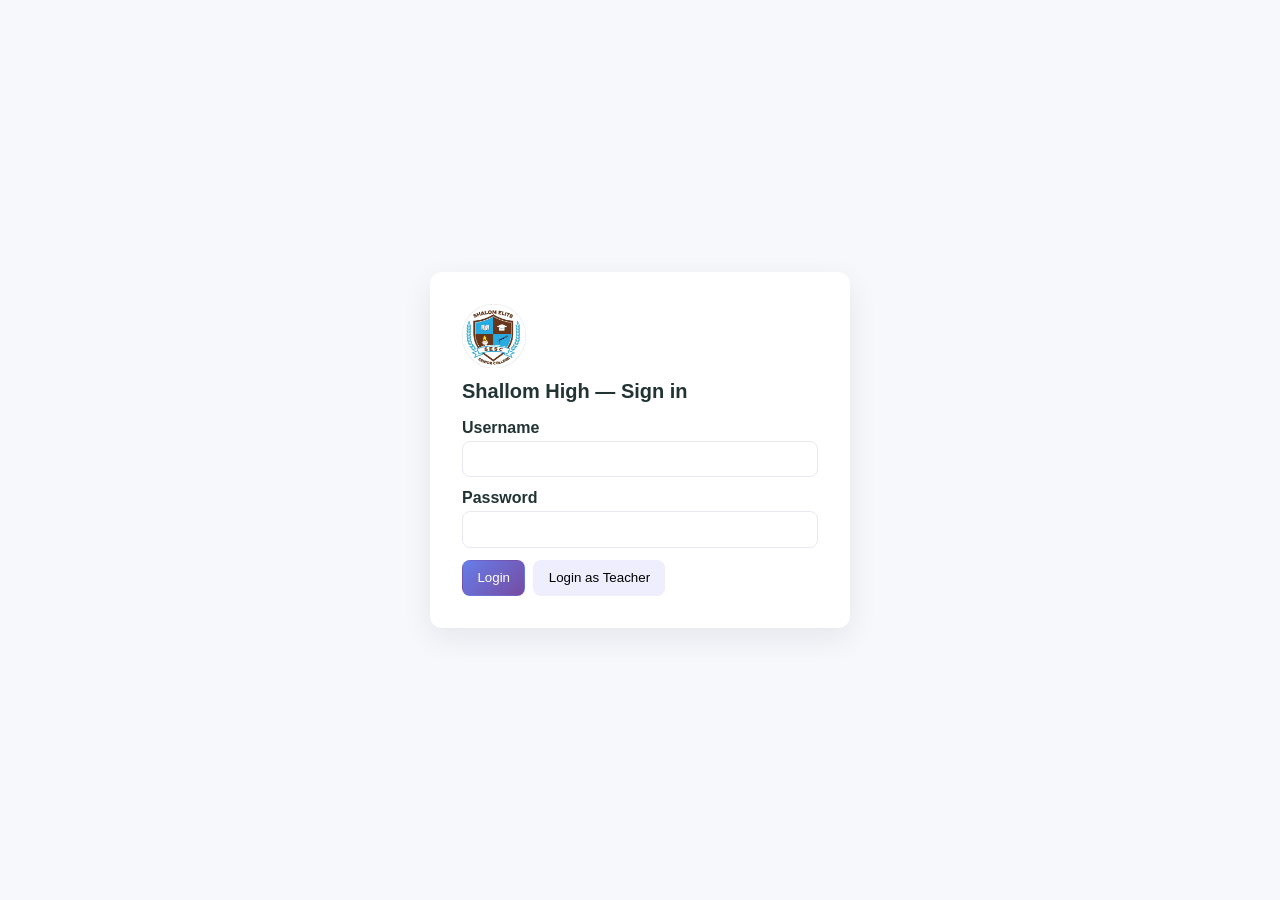
==== index.html @ eeb9fc43 "Show rectangular preview thumbnail on Shallom project card (clickable) and remove circular avatar" ====
<!doctype html>
<html lang="en">
  <head>
    <meta charset="utf-8" />
    <meta name="viewport" content="width=device-width, initial-scale=1" />
  <title>James Julus — Front-end Developer</title>
    <!-- Google Fonts -->
    <link rel="preconnect" href="https://fonts.googleapis.com">
    <link rel="preconnect" href="https://fonts.gstatic.com" crossorigin>
    <link href="https://fonts.googleapis.com/css2?family=Inter:wght@300;400;600;700;800&family=Karla:wght@400;700&display=swap" rel="stylesheet">
    <meta name="description" content="Professional portfolio showcasing projects, skills and contact information." />
    <link rel="stylesheet" href="css/styles.css" />
  </head>
  <body>
    <header class="site-header">
      <div class="container header-inner">
  <a class="logo" href="#">James Julus</a>
        <button class="nav-toggle" aria-label="Open navigation" aria-expanded="false">☰</button>
        <nav class="site-nav" id="site-nav">
          <ul>
            <li><a href="#about">About</a></li>
            <li><a href="#projects">Projects</a></li>
            <li><a href="#skills">Skills</a></li>
            <li><a href="#contact">Contact</a></li>
          </ul>
        </nav>
      </div>
    </header>

    <main>
      <section class="hero reveal">
        <div class="container hero-inner">
          <h1>Hi, I'm <span class="highlight">James Julus</span></h1>
          <p class="lead">I'm a front-end web developer with strong skills in HTML, CSS and JavaScript. I build accessible, responsive interfaces and focus on performance and usability.</p>
          <p>
            <a class="btn" href="#projects">See my work</a>
            <a class="btn btn-secondary" href="#contact">Get in touch</a>
          </p>
        </div>
      </section>

  <section id="about" class="section container about reveal">
        <h2>About me</h2>
        <div class="about-grid">
          <div>
            <p>Hello — I'm a front-end web developer specializing in building clean, responsive, and accessible user interfaces. My core skills are HTML, CSS and JavaScript; I'm also familiar with responsive design patterns, CSS Grid & Flexbox, accessibility best practices (WCAG), version control with Git, basic Node.js tooling, and performance optimization techniques. I enjoy turning ideas into polished, production-ready websites.</p>
            <p>Location: Your City — Email: <a href="mailto:jamesimbarashejulius@gmail.com">jamesimbarashejulius@gmail.com</a> — Phone: <a href="tel:0781968103">0781968103</a></p>
          </div>
          <div class="profile-card">
            <div class="avatar" aria-hidden="true"></div>
            <p><strong>Available for freelance & full-time work.</strong></p>
          </div>
        </div>
      </section>

  <section id="projects" class="section container projects reveal">
        <h2>Selected projects</h2>
        <div class="cards">
          <article class="card project-card">
            <!-- full-width preview thumbnail (clickable) -->
            <a class="preview-thumb" href="projects/shallom/index.html" target="_blank" rel="noopener" title="Open Shallom project">
              <iframe src="projects/shallom/index.html" title="Shallom live preview" loading="lazy" sandbox="allow-scripts allow-same-origin allow-forms"></iframe>
            </a>

            <div class="project-card-inner">
              <div class="project-card-left">
                <h3>Shallom High — School Management</h3>
                <p class="project-desc">School management dashboard with attendance, fees, timetable and user roles. Responsive UI + client-side data storage for demo.</p>

                <div class="tag-list" aria-hidden="false">
                  <span class="tag-pill">HTML</span>
                  <span class="tag-pill">CSS</span>
                  <span class="tag-pill">JavaScript</span>
                  <span class="tag-pill">LocalStorage</span>
                  <span class="tag-pill">Accessibility</span>
                  <span class="tag-pill">No-build</span>
                </div>

                <div class="project-actions">
                  <a class="btn btn-live" href="projects/shallom/index.html" target="_blank" rel="noopener">Live</a>
                  <a class="btn btn-outline btn-source" href="https://github.com/james1234804/Shallom-High-Elite" target="_blank" rel="noopener">Source</a>
                </div>
              </div>
            </div>
          </article>

          <article class="card">
            <h3>Project Two</h3>
            <p>Brief description of the project, tech used and impact.</p>
            <p class="card-links"><a href="#">Live</a> · <a href="#">Code</a></p>
          </article>

          <article class="card">
            <h3>Project Three</h3>
            <p>Brief description of the project, tech used and impact.</p>
            <p class="card-links"><a href="#">Live</a> · <a href="#">Code</a></p>
          </article>
        </div>
      </section>

  <section id="skills" class="section container skills reveal">
        <h2>Skills</h2>
        <ul class="skill-list">
          <li>HTML5 & Semantic Markup</li>
          <li>CSS3 — Flexbox & Grid</li>
          <li>Modern JavaScript (ES6+)</li>
          <li>Responsive & Mobile-first Design</li>
          <li>Accessibility (WCAG) & ARIA</li>
          <li>Version Control (Git & GitHub)</li>
          <li>Build Tools (npm, bundlers) & Basic Node.js</li>
          <li>Performance Optimization & Web Vitals</li>
          <li>Cross-browser Testing & Debugging</li>
          <li>Wordpress(elementor)</li>
        </ul>
      </section>

  <section id="contact" class="section container contact reveal">
        <h2>Contact</h2>
        <p>If you'd like to hire me or collaborate, send a message:</p>
        <!-- Using FormSubmit (no backend). The form will POST to your email address. See README.md for notes. -->
        <form id="contact-form" class="contact-form" action="https://formsubmit.co/jamesimbarashejulius@gmail.com" method="POST" target="_blank">
          <!-- Disable FormSubmit captcha (optional). You will need to confirm the email the first time. -->
          <input type="hidden" name="_captcha" value="false">
          <input type="hidden" name="_subject" value="New portfolio message">
          <label>
            <span>Name</span>
            <input type="text" name="name" id="name" required />
          </label>
          <label>
            <span>Email</span>
            <input type="email" name="email" id="email" required />
          </label>
          <label>
            <span>Phone (optional)</span>
            <input type="tel" name="phone" id="phone" placeholder="0781968103" />
          </label>
          <label>
            <span>Message</span>
            <textarea name="message" id="message" rows="5" required></textarea>
          </label>
          <p>
            <button class="btn" id="submit-btn" type="submit">Send message</button>
            <button class="btn btn-secondary" id="whatsapp-btn" type="button">Send via WhatsApp</button>
          </p>
          <p id="form-status" class="form-status" aria-live="polite"></p>
        </form>
      </section>
    </main>

    <footer class="site-footer">
        <div class="container">
        <p>© <span id="year"></span> James Julius</p>
      </div>
    </footer>

    <script src="js/script.js" defer></script>
  </body>
</html>
            <div id="userModal" class="modal" aria-hidden="true">
                <div class="modal-content">
                    <div class="modal-header">
                        <h3 id="userModalTitle">Create Guest User</h3>
                        <button class="modal-close" onclick="closeUserModal()">✕</button>
                    </div>
                    <form id="userForm">
                        <div class="form-row">
                            <label>Name</label>
                            <input type="text" id="guestName" required placeholder="Guest full name">
                        </div>
                        <div class="form-row">
                            <label>Username</label>
                            <input type="text" id="guestUsername" required placeholder="username">
                        </div>
                        <div class="form-row">
                            <label>Password</label>
                            <input type="password" id="guestPassword" required placeholder="password">
                        </div>
                        <div class="form-row">
                            <label>Role</label>
                            <select id="guestRole">
                                <option value="guest">Guest</option>
                                <option value="teacher">Teacher</option>
                                <option value="headmaster">Headmaster</option>
                            </select>
                        </div>
                        <div class="form-row" id="guestClassRow" style="display: none;">
                            <label>Class</label>
                            <select id="guestClassSelect">
                                <option value="">Select Class</option>
                            </select>
                        </div>
                        <div class="form-actions">
                            <button type="submit" class="btn btn-primary">Create Guest</button>
                            <button type="button" class="btn btn-secondary" onclick="closeUserModal()">Cancel</button>
                        </div>
                    </form>
                </div>
            </div>

            <!-- Grades section removed for headmaster dashboard -->

            <!-- Attendance section removed for headmaster dashboard -->

            <!-- Teachers Section -->
            <section id="teachers-section" class="content-section">
                <div class="section-header">
                    <h1>Teachers Management</h1>
                    <button class="btn btn-primary" onclick="showAddTeacherForm()">+ Add Teacher</button>
                </div>

                <div class="filters">
                    <input type="text" id="teacherSearch" placeholder="Search teachers..." class="search-input">
                    <select id="departmentFilter" class="filter-select">
                        <option value="">All Departments</option>
                        <option value="Mathematics">Mathematics</option>
                        <option value="Science">Science</option>
                        <option value="English">English</option>
                        <option value="History">History</option>
                    </select>
                </div>

                <div class="card">
                    <table class="table">
                        <thead>
                            <tr>
                                <th>ID</th>
                                <th>Name</th>
                                <th>Department</th>
                                <th>Email</th>
                                <th>Phone</th>
                                <th>Status</th>
                                <th>Actions</th>
                            </tr>
                        </thead>
                        <tbody id="teachersTableBody">
                            <tr>
                                <td>T001</td>
                                <td>Mr. Rahman</td>
                                <td>Mathematics</td>
                                <td>rahman@school.com</td>
                                <td>+880-1234-567890</td>
                                <td><span class="status-badge status-active">Active</span></td>
                                <td>
                                    <button class="btn-small btn-info">View</button>
                                    <button class="btn-small btn-warning">Edit</button>
                                    <button class="btn-small btn-danger">Delete</button>
                                </td>
                            </tr>
                            <tr>
                                <td>T002</td>
                                <td>Ms. Fatima</td>
                                <td>English</td>
                                <td>fatima@school.com</td>
                                <td>+880-1234-567891</td>
                                <td><span class="status-badge status-active">Active</span></td>
                                <td>
                                    <button class="btn-small btn-info">View</button>
                                    <button class="btn-small btn-warning">Edit</button>
                                    <button class="btn-small btn-danger">Delete</button>
                                </td>
                            </tr>
                            <tr>
                                <td>T003</td>
                                <td>Mr. Ahmed</td>
                                <td>Science</td>
                                <td>ahmed@school.com</td>
                                <td>+880-1234-567892</td>
                                <td><span class="status-badge status-active">Active</span></td>
                                <td>
                                    <button class="btn-small btn-info">View</button>
                                    <button class="btn-small btn-warning">Edit</button>
                                    <button class="btn-small btn-danger">Delete</button>
                                </td>
                            </tr>
                        </tbody>
                    </table>
                </div>
            </section>

            <!-- Fees Section -->
            <section id="fees-section" class="content-section">
                <div class="section-header">
                    <h1>School Fees Management</h1>
                    <button class="btn btn-primary" onclick="showMarkFeeForm()">+ Mark Fee Paid</button>
                </div>

                <div style="background: #e8f5e9; padding: 1rem; border-radius: 8px; margin-bottom: 1.5rem; border-left: 4px solid #43e97b;">
                    <p><strong>💡 How it works:</strong> This section automatically shows all students in the system. Mark as PAID when they submit their fees, or use the "Mark Paid" button for pending students.</p>
                </div>

                <div class="filters">
                    <input type="text" id="feeSearch" placeholder="Search by student name..." class="search-input">
                    <select id="feeStatusFilter" class="filter-select">
                        <option value="">All Status</option>
                        <option value="paid">Paid</option>
                        <option value="pending">Pending</option>
                    </select>
                    <select id="feeClassFilter" class="filter-select">
                        <option value="">All Classes</option>
                    </select>
                    <select id="currencySelect" class="filter-select" onchange="changeCurrency(this.value); loadFeesFromStorage(); updateFeeSummary();">
                        <option value="USD">USD ($)</option>
                        <option value="ZWL">ZWL (Z$) - Zimbabwe</option>
                    </select>
                </div>

                <div id="feeClassSummary" class="card" style="margin: 1rem 0; display: none;">
                    <div class="card-header"><h3>Class Fee Summary</h3></div>
                    <div class="card-body" id="feeClassSummaryBody">Select a class to view paid/pending students.</div>
                </div>

                <div class="card">
                    <table class="table">
                        <thead>
                            <tr>
                                <th>ID</th>
                                <th>Student Name</th>
                                <th>Class</th>
                                <th>Fee Amount</th>
                                <th>Status</th>
                                <th>Date Paid</th>
                                <th>Actions</th>
                            </tr>
                        </thead>
                        <tbody id="feesTableBody">
                        </tbody>
                    </table>
                </div>

                <div class="card" style="margin-top: 2rem;">
                    <div class="card-header">
                        <h2>Fee Summary</h2>
                    </div>
                    <div class="fee-summary">
                        <div class="summary-item">
                            <h3>Total Fees Collected</h3>
                            <p class="summary-value" id="totalFeesCollected">50,000</p>
                        </div>
                        <div class="summary-item">
                            <h3>Pending Fees</h3>
                            <p class="summary-value" id="totalFeesPending" style="color: #f5576c;">15,000</p>
                        </div>
                        <div class="summary-item">
                            <h3>Collection Rate</h3>
                            <p class="summary-value" id="feeCollectionRate">76.9%</p>
                        </div>
                    </div>
                </div>
            </section>
        </main>
    </div>

    <script src="school.js"></script>
</body>
</html>
---- css/styles.css ----
:root{
  --bg:#0f1724;
  --card:#0b1220;
  --muted:#94a3b8;
  /* Professional palette: deep-blue primary with teal accent */
  --accent:#0b67b2; /* primary blue */
  --accent-2:#00a886; /* complementary teal */
  --text:#e6eef6;
  --glass: rgba(255,255,255,0.04);
  --radius:12px;
  --motion-duration:360ms;
  --motion-ease:cubic-bezier(.2,.9,.2,1);
}
*{box-sizing:border-box}
html,body{height:100%}
body{
  margin:0;
  font-family: 'Inter', 'Karla', system-ui, -apple-system, 'Segoe UI', Roboto, 'Helvetica Neue', Arial;
  background:linear-gradient(180deg,#071027 0%, #07121a 100%);
  color:var(--text);
  -webkit-font-smoothing:antialiased;
  -moz-osx-font-smoothing:grayscale;
  line-height:1.45;
}
.container{
    max-width:1100px;margin:0 auto;
    padding:1rem
}
.site-header{
    backdrop-filter:blur(6px);
    position:sticky;top:0;
    background:linear-gradient(180deg, rgba(6,10,20,0.6), rgba(6,10,20,0.4));
    border-bottom:1px solid rgba(255,255,255,0.03);
    z-index:40;
}
.header-inner{
    display:flex;
    align-items:center;
    justify-content:space-between;
    padding:0.6rem 0
}
.logo{
    font-weight:700;color:var(--text);
    text-decoration:none;
    font-size:1.05rem
}
.nav-toggle{display:none;background:none;border:0;color:var(--text);font-size:1.4rem}
.site-nav ul{display:flex;gap:1rem;list-style:none;margin:0;padding:0}
.site-nav a{color:var(--muted);text-decoration:none;padding:0.35rem 0.5rem;border-radius:8px}
.site-nav a:hover{color:var(--text);background:var(--glass)}

.hero{padding:5.25rem 0 4rem;background:radial-gradient( circle at 10% 20%, rgba(11,103,178,0.09), transparent 10%), radial-gradient( circle at 90% 80%, rgba(0,168,134,0.06), transparent 12% )}
.hero-inner{display:flex;flex-direction:column;gap:0.8rem}
.hero h1{font-size:2rem;margin:0;font-weight:700}
.highlight{color:var(--accent)}
.lead{color:var(--muted);max-width:58ch}
.btn{
    display:inline-block;
    background:linear-gradient(90deg,var(--accent)
    ,#2b85d6);color:white;padding:0.6rem 1rem;
    border-radius:10px;
    text-decoration:none;
    border:0;
    transition:transform var(--motion-duration) var(--motion-ease), box-shadow var(--motion-duration) var(--motion-ease)
}
.btn:hover{
    transform:translateY(-3px);
    box-shadow:0 8px 24px rgba(11,103,178,0.12)
}
.btn-secondary{
    background:transparent;
    border:1px solid rgba(255,255,255,0.06);
    color:var(--text);margin-left:0.6rem;
    transition:background var(--motion-duration) var(--motion-ease)
}
.btn-secondary:hover{background:rgba(255,255,255,0.02)}

.section{padding:4rem 0}
.about-grid{display:grid;grid-template-columns:1fr 260px;gap:1.25rem;align-items:start}
.profile-card{background:var(--card);padding:1rem;border-radius:var(--radius);box-shadow:0 6px 18px rgba(2,6,23,0.6);transition:transform var(--motion-duration) var(--motion-ease), box-shadow var(--motion-duration) var(--motion-ease)}
.profile-card:hover{transform:translateY(-6px);box-shadow:0 18px 40px rgba(2,6,23,0.6)}
.avatar{height:120px;width:120px;border-radius:12px;background:linear-gradient(135deg,var(--accent),var(--accent-2));margin-bottom:1rem}

.projects .cards{display:grid;grid-template-columns:repeat(auto-fit,minmax(220px,1fr));gap:1rem}
.card{background:linear-gradient(180deg, rgba(255,255,255,0.02), rgba(255,255,255,0.01));padding:1rem;border-radius:12px;border:1px solid rgba(255,255,255,0.03);transition:transform var(--motion-duration) var(--motion-ease), box-shadow var(--motion-duration) var(--motion-ease)}
.card h3{margin-top:0}
.card:hover{transform:translateY(-6px);box-shadow:0 18px 40px rgba(2,6,23,0.5)}
.card-links a{color:var(--accent);text-decoration:none}

/* Project preview thumbnail + modal */
.project-preview{margin-top:0.75rem}
.preview-frame-wrapper{position:relative;height:160px;border-radius:10px;overflow:hidden;border:1px solid rgba(255,255,255,0.03);background:#071127}
.preview-frame-wrapper iframe{width:100%;height:100%;border:0;display:block}
.preview-link{position:absolute;inset:0;display:block;cursor:pointer}
.btn-sm{padding:0.35rem 0.6rem;font-size:0.85rem;border-radius:8px}

/* Project card layout (matches example image) */
.project-card-inner{display:grid;grid-template-columns:1fr 280px;gap:1rem;align-items:start}
.project-card-left h3{margin:0 0 0.5rem}
.project-desc{color:var(--muted);margin:0 0 0.75rem}
.tag-list{display:flex;flex-wrap:wrap;gap:0.45rem;margin-bottom:0.9rem}
.tag-pill{padding:0.35rem 0.6rem;border-radius:999px;border:1px solid rgba(67,233,123,0.18);background:transparent;color:#9fe9bb;font-size:0.78rem}

.project-actions{display:flex;gap:0.6rem;align-items:center}
.btn-live{background:linear-gradient(90deg,#23c06a,#0fb36b);color:white;padding:0.55rem 0.84rem;border-radius:10px;border:0;font-weight:600;display:inline-flex;align-items:center;gap:0.4rem}
.btn-outline{background:transparent;border:1px solid rgba(255,255,255,0.06);color:var(--muted);padding:0.45rem 0.7rem;border-radius:10px;display:inline-flex;align-items:center}
.btn-preview-small{background:transparent;border:1px solid rgba(255,255,255,0.06);color:var(--muted);padding:0.35rem 0.6rem;border-radius:8px}

/* preview thumbnail (full-width inside the card) */
.preview-thumb{display:block;width:100%;height:220px;border-radius:12px;overflow:hidden;border:1px solid rgba(255,255,255,0.04);background:#071127;margin-bottom:1rem;box-shadow:0 18px 40px rgba(2,6,23,0.45)}
.preview-thumb iframe{width:100%;height:100%;border:0;display:block;transform:scale(1);transition:transform .18s ease}
.preview-thumb:hover iframe{transform:scale(1.02)}

.project-card-right .preview-frame-wrapper{height:140px}

/* keep modal styles */
.preview-modal{position:fixed;inset:0;background:rgba(2,6,23,0.75);display:flex;align-items:center;justify-content:center;z-index:9999;opacity:0;pointer-events:none;transition:opacity .12s ease}
.preview-modal[aria-hidden="false"]{opacity:1;pointer-events:auto}
.preview-modal-content{width:min(1100px,95%);height:min(820px,92%);background:var(--card);border-radius:12px;overflow:hidden;position:relative;border:1px solid rgba(255,255,255,0.04);box-shadow:0 40px 80px rgba(2,6,23,0.6)}
.preview-modal-content iframe{width:100%;height:100%;border:0;background:white}
.preview-modal .modal-close{position:absolute;top:10px;right:10px;background:rgba(0,0,0,0.45);border:0;color:var(--text);padding:6px 8px;border-radius:8px;cursor:pointer}

@media (max-width:900px){.project-card-inner{grid-template-columns:1fr 200px}}
@media (max-width:640px){.preview-frame-wrapper{height:120px}.preview-modal-content{height:88vh}.project-card-inner{grid-template-columns:1fr;gap:0.75rem}.project-card-right{order:-1}}

.skill-list{display:flex;flex-wrap:wrap;gap:0.5rem;list-style:none;padding:0;margin:0}
.skill-list li{background:var(--glass);padding:0.5rem 0.75rem;border-radius:10px;color:var(--muted)}

.contact-form{display:grid;gap:0.6rem;max-width:560px}
.contact-form label{display:flex;flex-direction:column;color:var(--muted)}
.contact-form input,.contact-form textarea{padding:0.6rem;border-radius:8px;border:1px solid rgba(255,255,255,0.04);background:transparent;color:var(--text)}
.form-status{color:var(--accent-2);min-height:1em}

.site-footer{border-top:1px solid rgba(255,255,255,0.03);padding:1.25rem 0;color:var(--muted)}

/* Reveal on scroll */
.reveal{opacity:0;transform:translateY(10px);transition:opacity var(--motion-duration) var(--motion-ease), transform var(--motion-duration) var(--motion-ease)}
.reveal.visible{opacity:1;transform:none}

/* small utility tweaks */
.lead{opacity:0.95}

/* Responsive */
@media (max-width:900px){
  .about-grid{grid-template-columns:1fr}
  .site-nav{display:none}
  .nav-toggle{display:inline-block}
}

@media (max-width:480px){
  .hero h1{font-size:1.6rem}
  .lead{font-size:0.95rem}
}

.site-nav.open{display:block;background:linear-gradient(180deg, rgba(6,10,20,0.6), rgba(6,10,20,0.85));position:absolute;right:1rem;top:64px;padding:0.75rem;border-radius:10px}
.site-nav.open ul{flex-direction:column}
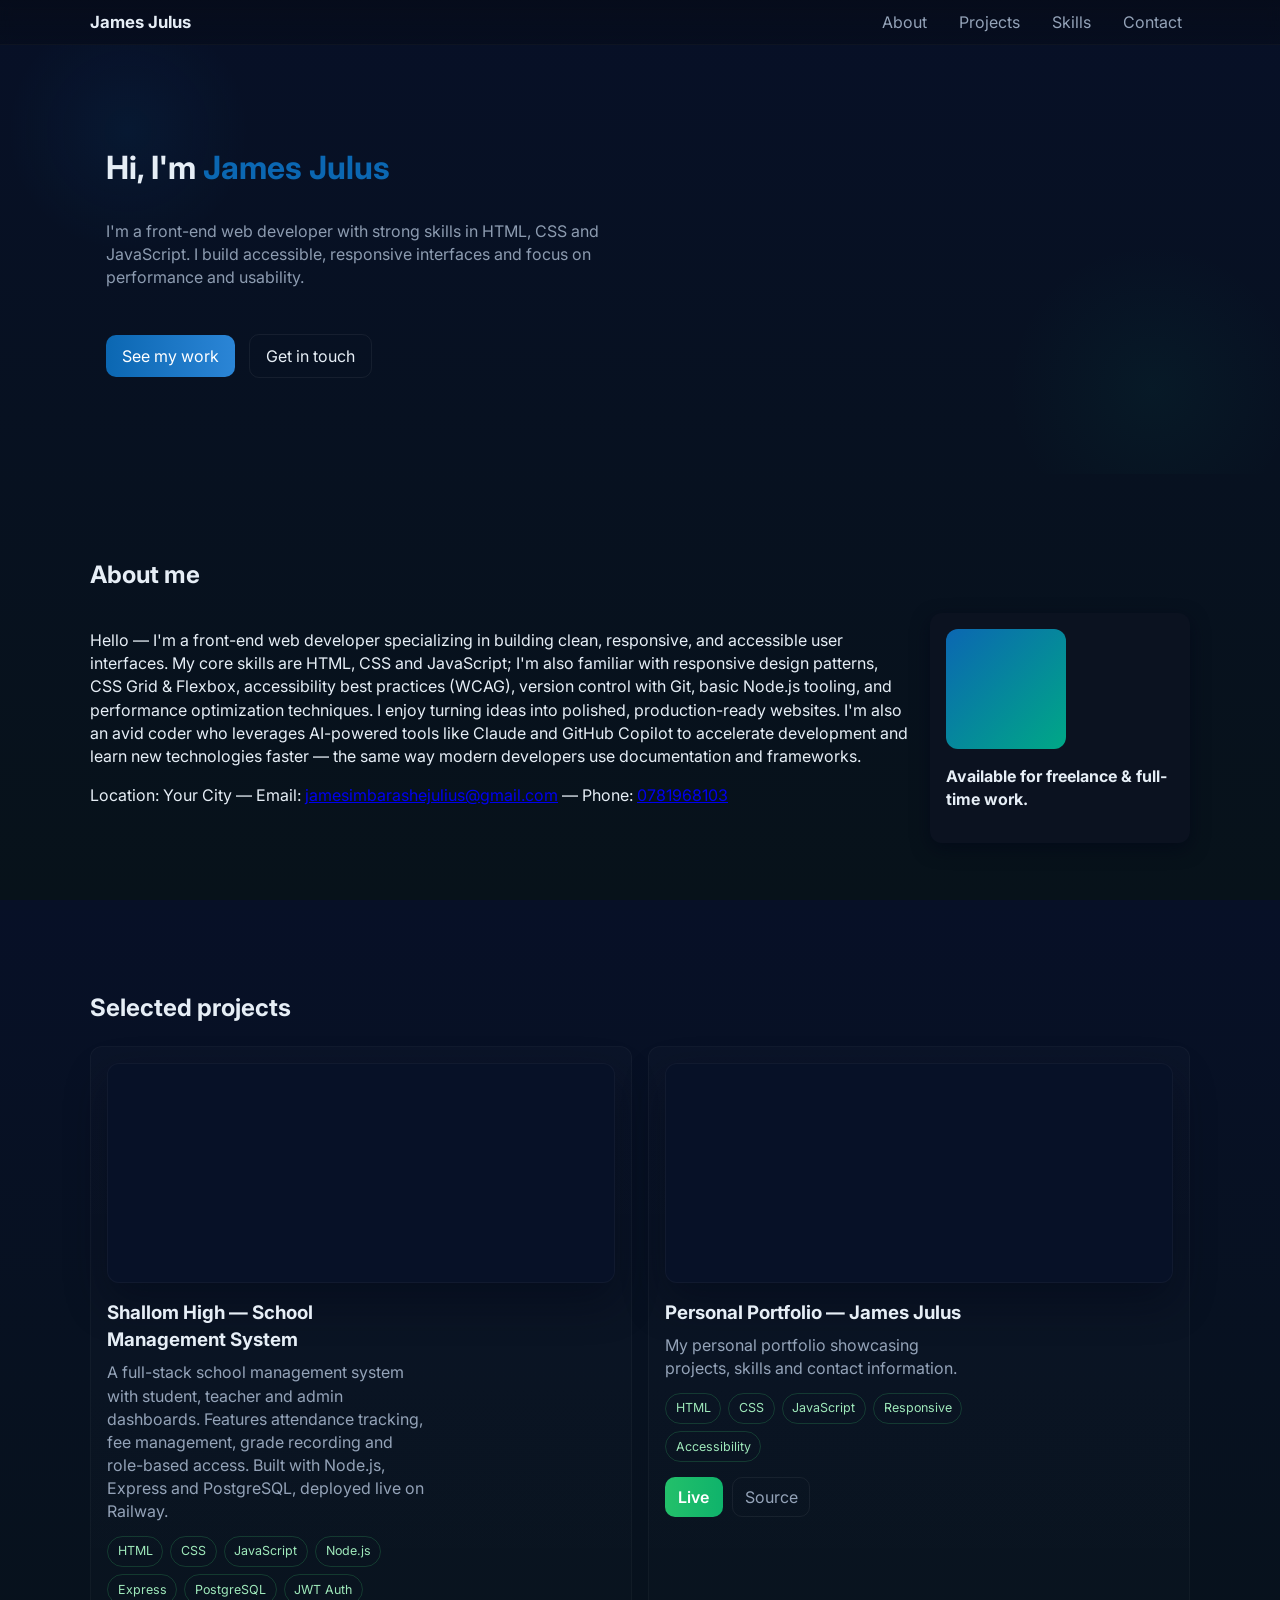
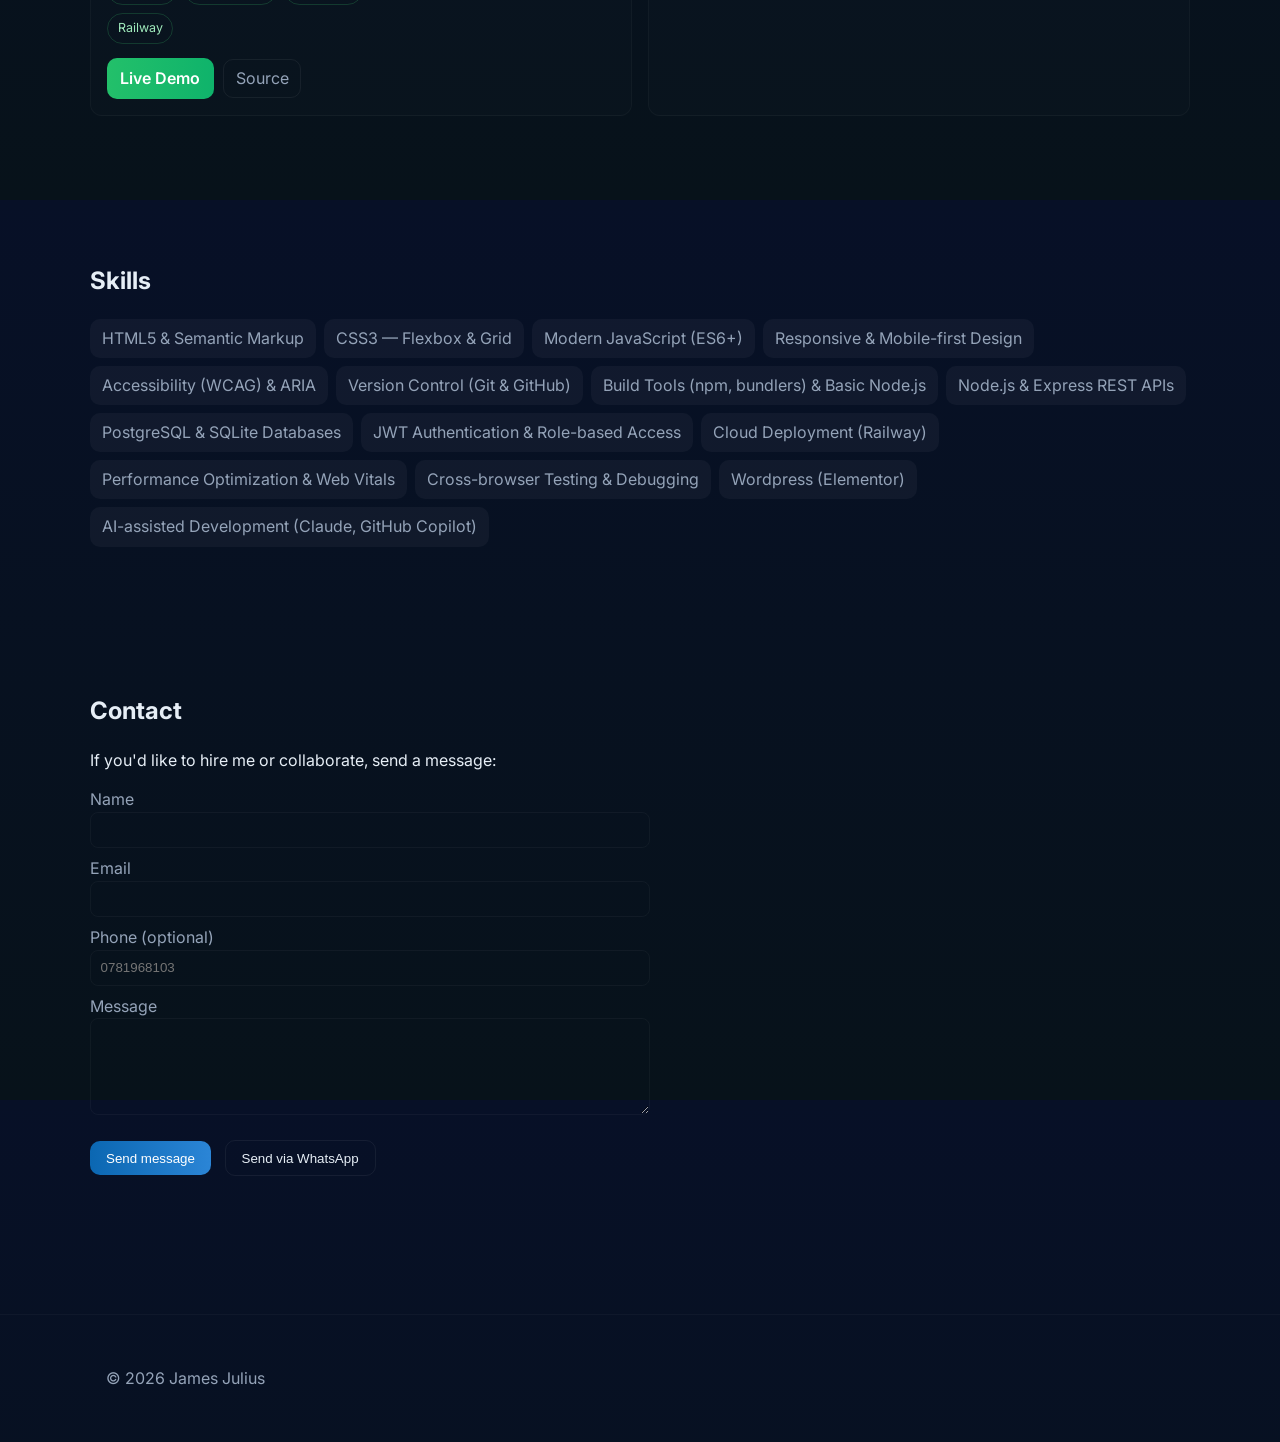
==== commit a20e08c7: "deleted a file" ====
--- a/index.html
+++ b/index.html
@@ -1,4 +1,4 @@
-<!doctype html>
+ <!doctype html>
 <html lang="en">
   <head>
     <meta charset="utf-8" />
@@ -43,7 +43,7 @@
         <h2>About me</h2>
         <div class="about-grid">
           <div>
-            <p>Hello — I'm a front-end web developer specializing in building clean, responsive, and accessible user interfaces. My core skills are HTML, CSS and JavaScript; I'm also familiar with responsive design patterns, CSS Grid & Flexbox, accessibility best practices (WCAG), version control with Git, basic Node.js tooling, and performance optimization techniques. I enjoy turning ideas into polished, production-ready websites.</p>
+            <p>Hello — I'm a front-end web developer specializing in building clean, responsive, and accessible user interfaces. My core skills are HTML, CSS and JavaScript; I'm also familiar with responsive design patterns, CSS Grid & Flexbox, accessibility best practices (WCAG), version control with Git, basic Node.js tooling, and performance optimization techniques. I enjoy turning ideas into polished, production-ready websites. I'm also an avid coder who leverages AI-powered tools like Claude and GitHub Copilot to accelerate development and learn new technologies faster — the same way modern developers use documentation and frameworks.</p>
             <p>Location: Your City — Email: <a href="mailto:jamesimbarashejulius@gmail.com">jamesimbarashejulius@gmail.com</a> — Phone: <a href="tel:0781968103">0781968103</a></p>
           </div>
           <div class="profile-card">
@@ -56,45 +56,64 @@
   <section id="projects" class="section container projects reveal">
         <h2>Selected projects</h2>
         <div class="cards">
+
+          <!-- Project 1: Upgraded Shalom with full backend -->
           <article class="card project-card">
-            <!-- full-width preview thumbnail (clickable) -->
-            <a class="preview-thumb" href="projects/shallom/index.html" target="_blank" rel="noopener" title="Open Shallom project">
-              <iframe src="projects/shallom/index.html" title="Shallom live preview" loading="lazy" sandbox="allow-scripts allow-same-origin allow-forms"></iframe>
+            <a class="preview-thumb" href="https://step-by-step-production-ad72.up.railway.app/login.html" target="_blank" rel="noopener" title="Open upgraded Shallom system">
+              <iframe src="https://step-by-step-production-ad72.up.railway.app/login.html" title="Shallom upgraded live preview" loading="lazy" sandbox="allow-scripts allow-same-origin allow-forms"></iframe>
             </a>
 
             <div class="project-card-inner">
               <div class="project-card-left">
-                <h3>Shallom High — School Management</h3>
-                <p class="project-desc">School management dashboard with attendance, fees, timetable and user roles. Responsive UI + client-side data storage for demo.</p>
+                <h3>Shallom High — School Management System</h3>
+                <p class="project-desc">A full-stack school management system with student, teacher and admin dashboards. Features attendance tracking, fee management, grade recording and role-based access. Built with Node.js, Express and PostgreSQL, deployed live on Railway.</p>
 
-                <div class="tag-list" aria-hidden="false">
+                <div class="tag-list">
                   <span class="tag-pill">HTML</span>
                   <span class="tag-pill">CSS</span>
                   <span class="tag-pill">JavaScript</span>
-                  <span class="tag-pill">LocalStorage</span>
-                  <span class="tag-pill">Accessibility</span>
-                  <span class="tag-pill">No-build</span>
+                  <span class="tag-pill">Node.js</span>
+                  <span class="tag-pill">Express</span>
+                  <span class="tag-pill">PostgreSQL</span>
+                  <span class="tag-pill">JWT Auth</span>
+                  <span class="tag-pill">Railway</span>
                 </div>
 
                 <div class="project-actions">
-                  <a class="btn btn-live" href="projects/shallom/index.html" target="_blank" rel="noopener">Live</a>
-                  <a class="btn btn-outline btn-source" href="https://github.com/james1234804/Shallom-High-Elite" target="_blank" rel="noopener">Source</a>
+                  <a class="btn btn-live" href="https://step-by-step-production-ad72.up.railway.app/login.html" target="_blank" rel="noopener">Live Demo</a>
+                  <a class="btn btn-outline btn-source" href="https://github.com/James1234804/step-by-step" target="_blank" rel="noopener">Source</a>
                 </div>
               </div>
             </div>
           </article>
 
-          <article class="card">
-            <h3>Project Two</h3>
-            <p>Brief description of the project, tech used and impact.</p>
-            <p class="card-links"><a href="#">Live</a> · <a href="#">Code</a></p>
+          <!-- Project 3: Personal Portfolio -->
+          <article class="card project-card">
+            <a class="preview-thumb" href="https://james1234804.github.io/personal-portifilio/" target="_blank" rel="noopener" title="Open personal portfolio">
+              <iframe src="https://james1234804.github.io/personal-portifilio/" title="Personal portfolio preview" loading="lazy" sandbox="allow-scripts allow-same-origin allow-forms"></iframe>
+            </a>
+
+            <div class="project-card-inner">
+              <div class="project-card-left">
+                <h3>Personal Portfolio — James Julus</h3>
+                <p class="project-desc">My personal portfolio showcasing projects, skills and contact information.</p>
+
+                <div class="tag-list">
+                  <span class="tag-pill">HTML</span>
+                  <span class="tag-pill">CSS</span>
+                  <span class="tag-pill">JavaScript</span>
+                  <span class="tag-pill">Responsive</span>
+                  <span class="tag-pill">Accessibility</span>
+                </div>
+
+                <div class="project-actions">
+                  <a class="btn btn-live" href="https://james1234804.github.io/personal-portifilio/" target="_blank" rel="noopener">Live</a>
+                  <a class="btn btn-outline btn-source" href="https://github.com/james1234804/personal-portifilio" target="_blank" rel="noopener">Source</a>
+                </div>
+              </div>
+            </div>
           </article>
 
-          <article class="card">
-            <h3>Project Three</h3>
-            <p>Brief description of the project, tech used and impact.</p>
-            <p class="card-links"><a href="#">Live</a> · <a href="#">Code</a></p>
-          </article>
         </div>
       </section>
 
@@ -108,18 +127,21 @@
           <li>Accessibility (WCAG) & ARIA</li>
           <li>Version Control (Git & GitHub)</li>
           <li>Build Tools (npm, bundlers) & Basic Node.js</li>
+          <li>Node.js & Express REST APIs</li>
+          <li>PostgreSQL & SQLite Databases</li>
+          <li>JWT Authentication & Role-based Access</li>
+          <li>Cloud Deployment (Railway)</li>
           <li>Performance Optimization & Web Vitals</li>
           <li>Cross-browser Testing & Debugging</li>
-          <li>Wordpress(elementor)</li>
+          <li>Wordpress (Elementor)</li>
+          <li>AI-assisted Development (Claude, GitHub Copilot)</li>
         </ul>
       </section>
 
   <section id="contact" class="section container contact reveal">
         <h2>Contact</h2>
         <p>If you'd like to hire me or collaborate, send a message:</p>
-        <!-- Using FormSubmit (no backend). The form will POST to your email address. See README.md for notes. -->
         <form id="contact-form" class="contact-form" action="https://formsubmit.co/jamesimbarashejulius@gmail.com" method="POST" target="_blank">
-          <!-- Disable FormSubmit captcha (optional). You will need to confirm the email the first time. -->
           <input type="hidden" name="_captcha" value="false">
           <input type="hidden" name="_subject" value="New portfolio message">
           <label>
@@ -155,202 +177,4 @@
 
     <script src="js/script.js" defer></script>
   </body>
-</html>
-            <div id="userModal" class="modal" aria-hidden="true">
-                <div class="modal-content">
-                    <div class="modal-header">
-                        <h3 id="userModalTitle">Create Guest User</h3>
-                        <button class="modal-close" onclick="closeUserModal()">✕</button>
-                    </div>
-                    <form id="userForm">
-                        <div class="form-row">
-                            <label>Name</label>
-                            <input type="text" id="guestName" required placeholder="Guest full name">
-                        </div>
-                        <div class="form-row">
-                            <label>Username</label>
-                            <input type="text" id="guestUsername" required placeholder="username">
-                        </div>
-                        <div class="form-row">
-                            <label>Password</label>
-                            <input type="password" id="guestPassword" required placeholder="password">
-                        </div>
-                        <div class="form-row">
-                            <label>Role</label>
-                            <select id="guestRole">
-                                <option value="guest">Guest</option>
-                                <option value="teacher">Teacher</option>
-                                <option value="headmaster">Headmaster</option>
-                            </select>
-                        </div>
-                        <div class="form-row" id="guestClassRow" style="display: none;">
-                            <label>Class</label>
-                            <select id="guestClassSelect">
-                                <option value="">Select Class</option>
-                            </select>
-                        </div>
-                        <div class="form-actions">
-                            <button type="submit" class="btn btn-primary">Create Guest</button>
-                            <button type="button" class="btn btn-secondary" onclick="closeUserModal()">Cancel</button>
-                        </div>
-                    </form>
-                </div>
-            </div>
-
-            <!-- Grades section removed for headmaster dashboard -->
-
-            <!-- Attendance section removed for headmaster dashboard -->
-
-            <!-- Teachers Section -->
-            <section id="teachers-section" class="content-section">
-                <div class="section-header">
-                    <h1>Teachers Management</h1>
-                    <button class="btn btn-primary" onclick="showAddTeacherForm()">+ Add Teacher</button>
-                </div>
-
-                <div class="filters">
-                    <input type="text" id="teacherSearch" placeholder="Search teachers..." class="search-input">
-                    <select id="departmentFilter" class="filter-select">
-                        <option value="">All Departments</option>
-                        <option value="Mathematics">Mathematics</option>
-                        <option value="Science">Science</option>
-                        <option value="English">English</option>
-                        <option value="History">History</option>
-                    </select>
-                </div>
-
-                <div class="card">
-                    <table class="table">
-                        <thead>
-                            <tr>
-                                <th>ID</th>
-                                <th>Name</th>
-                                <th>Department</th>
-                                <th>Email</th>
-                                <th>Phone</th>
-                                <th>Status</th>
-                                <th>Actions</th>
-                            </tr>
-                        </thead>
-                        <tbody id="teachersTableBody">
-                            <tr>
-                                <td>T001</td>
-                                <td>Mr. Rahman</td>
-                                <td>Mathematics</td>
-                                <td>rahman@school.com</td>
-                                <td>+880-1234-567890</td>
-                                <td><span class="status-badge status-active">Active</span></td>
-                                <td>
-                                    <button class="btn-small btn-info">View</button>
-                                    <button class="btn-small btn-warning">Edit</button>
-                                    <button class="btn-small btn-danger">Delete</button>
-                                </td>
-                            </tr>
-                            <tr>
-                                <td>T002</td>
-                                <td>Ms. Fatima</td>
-                                <td>English</td>
-                                <td>fatima@school.com</td>
-                                <td>+880-1234-567891</td>
-                                <td><span class="status-badge status-active">Active</span></td>
-                                <td>
-                                    <button class="btn-small btn-info">View</button>
-                                    <button class="btn-small btn-warning">Edit</button>
-                                    <button class="btn-small btn-danger">Delete</button>
-                                </td>
-                            </tr>
-                            <tr>
-                                <td>T003</td>
-                                <td>Mr. Ahmed</td>
-                                <td>Science</td>
-                                <td>ahmed@school.com</td>
-                                <td>+880-1234-567892</td>
-                                <td><span class="status-badge status-active">Active</span></td>
-                                <td>
-                                    <button class="btn-small btn-info">View</button>
-                                    <button class="btn-small btn-warning">Edit</button>
-                                    <button class="btn-small btn-danger">Delete</button>
-                                </td>
-                            </tr>
-                        </tbody>
-                    </table>
-                </div>
-            </section>
-
-            <!-- Fees Section -->
-            <section id="fees-section" class="content-section">
-                <div class="section-header">
-                    <h1>School Fees Management</h1>
-                    <button class="btn btn-primary" onclick="showMarkFeeForm()">+ Mark Fee Paid</button>
-                </div>
-
-                <div style="background: #e8f5e9; padding: 1rem; border-radius: 8px; margin-bottom: 1.5rem; border-left: 4px solid #43e97b;">
-                    <p><strong>💡 How it works:</strong> This section automatically shows all students in the system. Mark as PAID when they submit their fees, or use the "Mark Paid" button for pending students.</p>
-                </div>
-
-                <div class="filters">
-                    <input type="text" id="feeSearch" placeholder="Search by student name..." class="search-input">
-                    <select id="feeStatusFilter" class="filter-select">
-                        <option value="">All Status</option>
-                        <option value="paid">Paid</option>
-                        <option value="pending">Pending</option>
-                    </select>
-                    <select id="feeClassFilter" class="filter-select">
-                        <option value="">All Classes</option>
-                    </select>
-                    <select id="currencySelect" class="filter-select" onchange="changeCurrency(this.value); loadFeesFromStorage(); updateFeeSummary();">
-                        <option value="USD">USD ($)</option>
-                        <option value="ZWL">ZWL (Z$) - Zimbabwe</option>
-                    </select>
-                </div>
-
-                <div id="feeClassSummary" class="card" style="margin: 1rem 0; display: none;">
-                    <div class="card-header"><h3>Class Fee Summary</h3></div>
-                    <div class="card-body" id="feeClassSummaryBody">Select a class to view paid/pending students.</div>
-                </div>
-
-                <div class="card">
-                    <table class="table">
-                        <thead>
-                            <tr>
-                                <th>ID</th>
-                                <th>Student Name</th>
-                                <th>Class</th>
-                                <th>Fee Amount</th>
-                                <th>Status</th>
-                                <th>Date Paid</th>
-                                <th>Actions</th>
-                            </tr>
-                        </thead>
-                        <tbody id="feesTableBody">
-                        </tbody>
-                    </table>
-                </div>
-
-                <div class="card" style="margin-top: 2rem;">
-                    <div class="card-header">
-                        <h2>Fee Summary</h2>
-                    </div>
-                    <div class="fee-summary">
-                        <div class="summary-item">
-                            <h3>Total Fees Collected</h3>
-                            <p class="summary-value" id="totalFeesCollected">50,000</p>
-                        </div>
-                        <div class="summary-item">
-                            <h3>Pending Fees</h3>
-                            <p class="summary-value" id="totalFeesPending" style="color: #f5576c;">15,000</p>
-                        </div>
-                        <div class="summary-item">
-                            <h3>Collection Rate</h3>
-                            <p class="summary-value" id="feeCollectionRate">76.9%</p>
-                        </div>
-                    </div>
-                </div>
-            </section>
-        </main>
-    </div>
-
-    <script src="school.js"></script>
-</body>
-</html>
-
+</html>
--- a/css/styles.css
+++ b/css/styles.css
@@ -95,7 +95,7 @@
 .btn-sm{padding:0.35rem 0.6rem;font-size:0.85rem;border-radius:8px}
 
 /* Project card layout (matches example image) */
-.project-card-inner{display:grid;grid-template-columns:1fr 280px;gap:1rem;align-items:start}
+.project-card-inner{display:grid;grid-template-columns:320px 1fr;gap:1rem;align-items:start}
 .project-card-left h3{margin:0 0 0.5rem}
 .project-desc{color:var(--muted);margin:0 0 0.75rem}
 .tag-list{display:flex;flex-wrap:wrap;gap:0.45rem;margin-bottom:0.9rem}
@@ -108,7 +108,7 @@
 
 /* preview thumbnail (full-width inside the card) */
 .preview-thumb{display:block;width:100%;height:220px;border-radius:12px;overflow:hidden;border:1px solid rgba(255,255,255,0.04);background:#071127;margin-bottom:1rem;box-shadow:0 18px 40px rgba(2,6,23,0.45)}
-.preview-thumb iframe{width:100%;height:100%;border:0;display:block;transform:scale(1);transition:transform .18s ease}
+.preview-thumb iframe{width:100%;height:100%;border:0;display:block;transform:scale(1);transition:transform .18s ease;pointer-events:none}
 .preview-thumb:hover iframe{transform:scale(1.02)}
 
 .project-card-right .preview-frame-wrapper{height:140px}
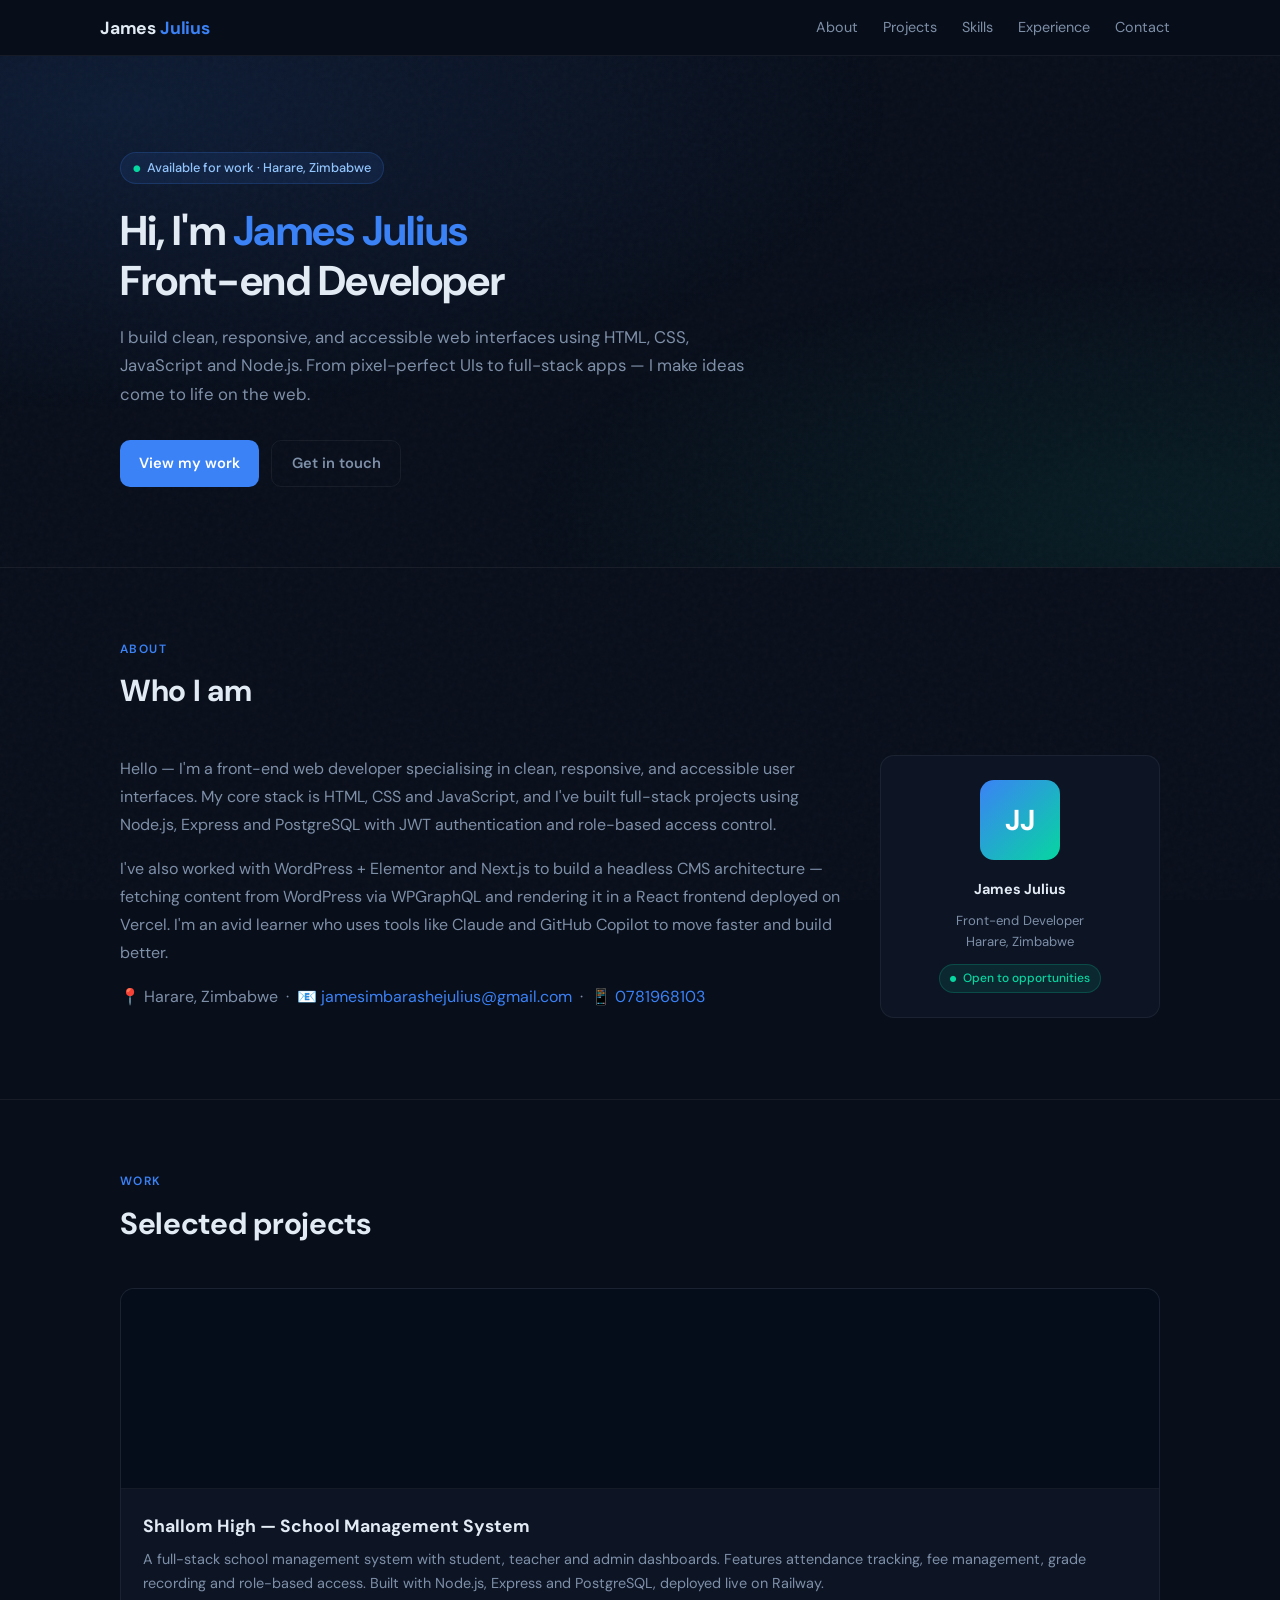
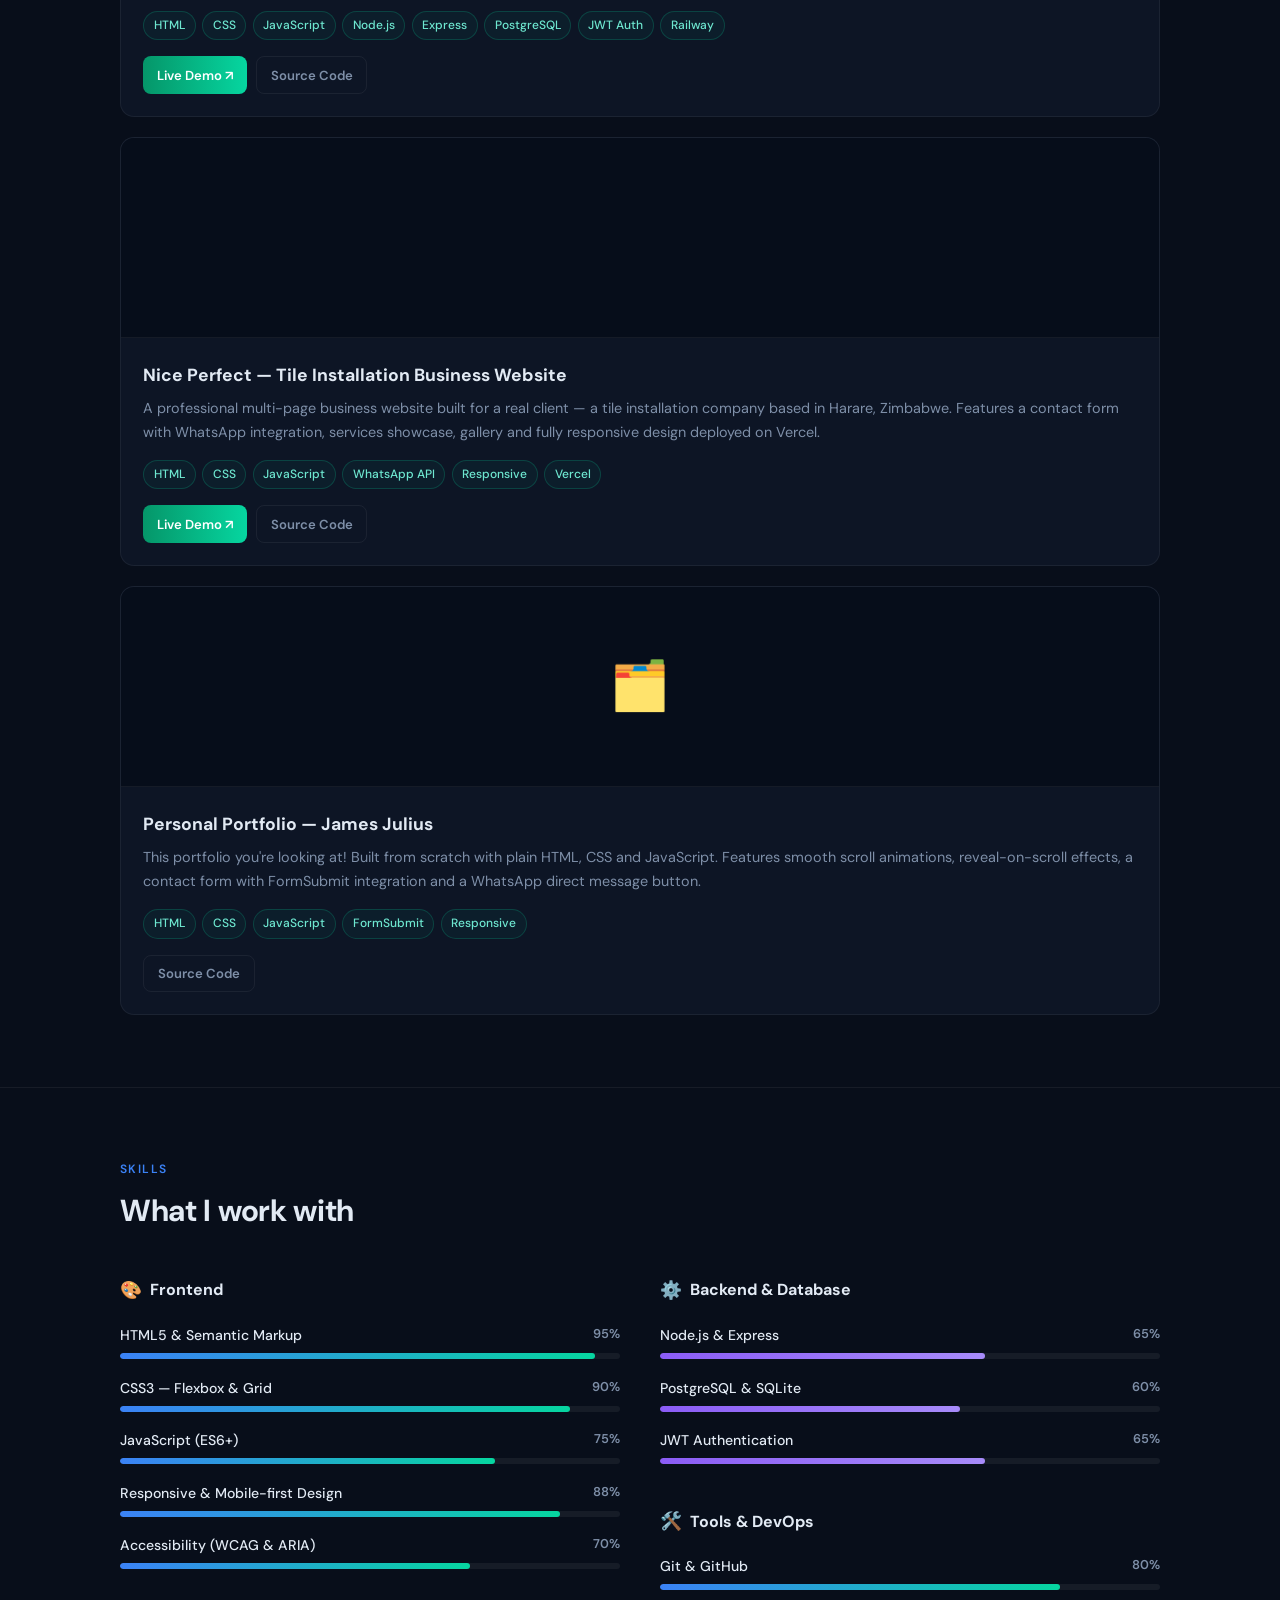
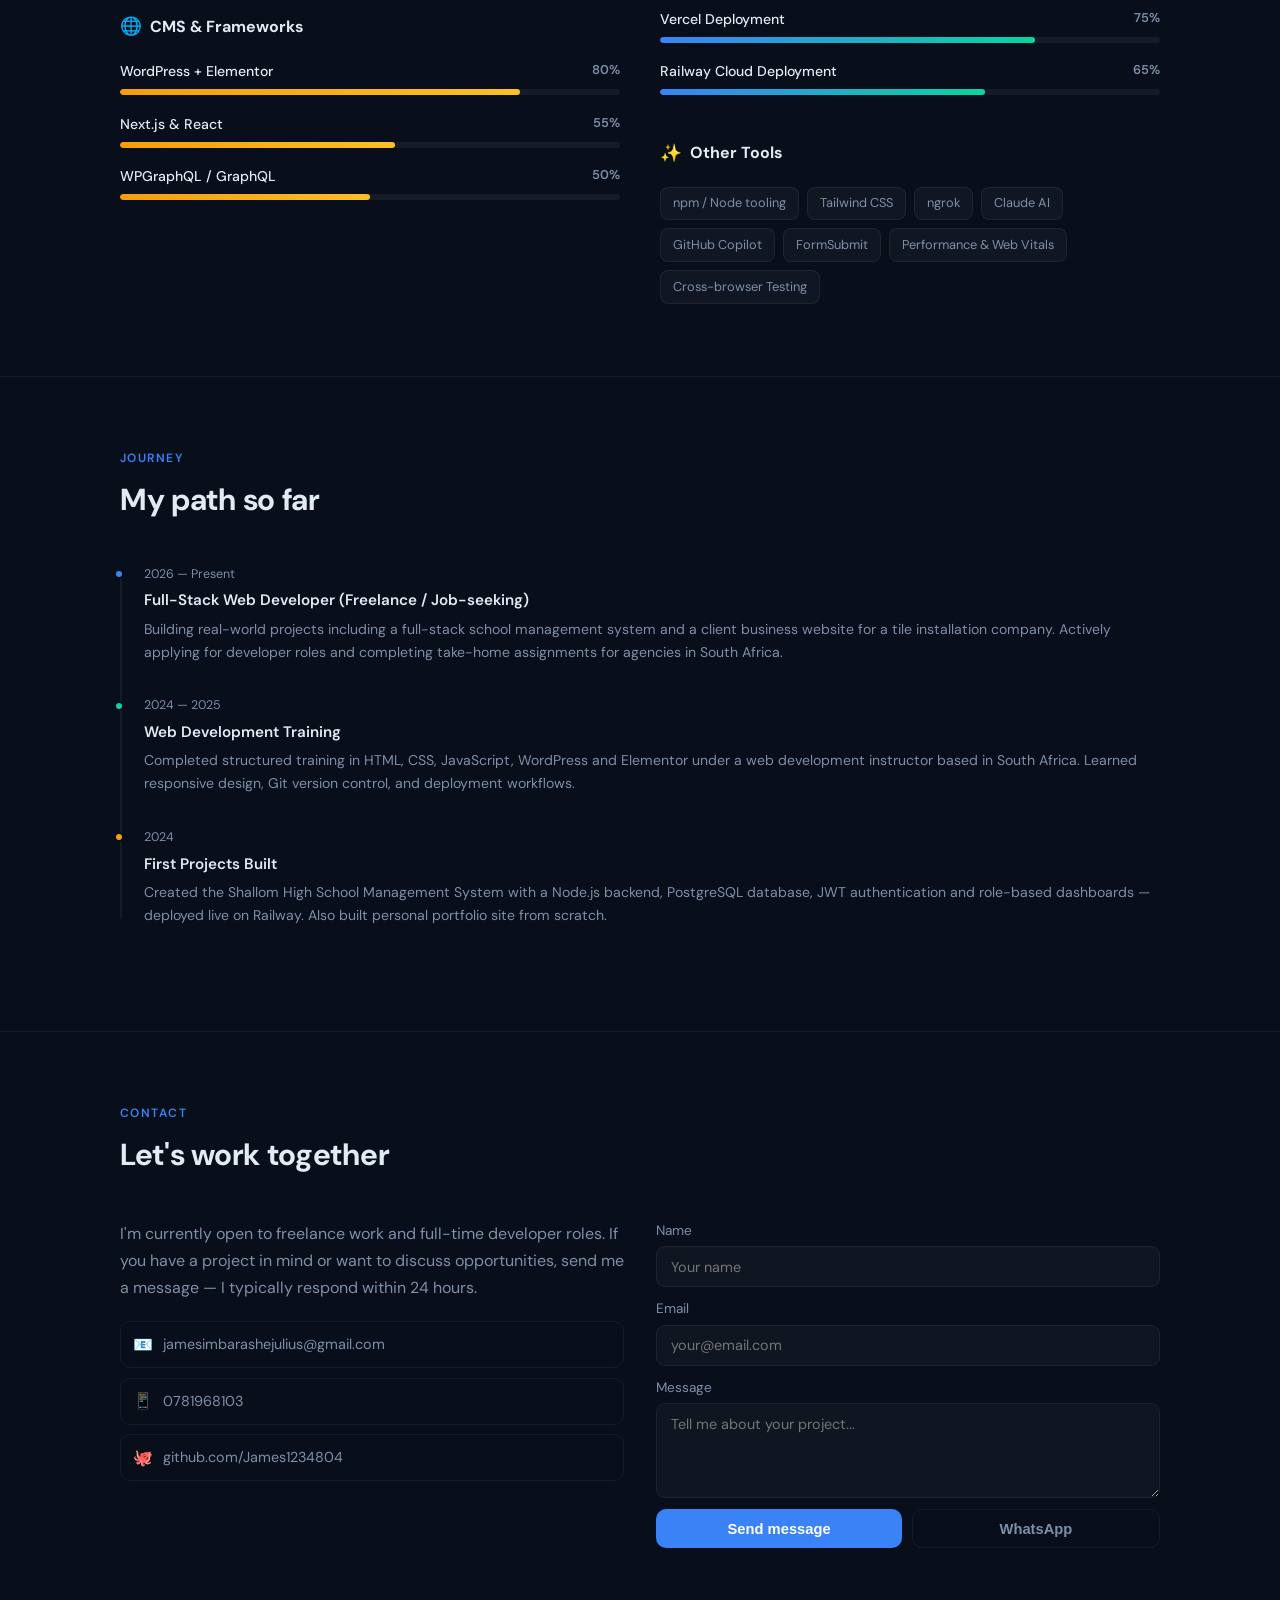
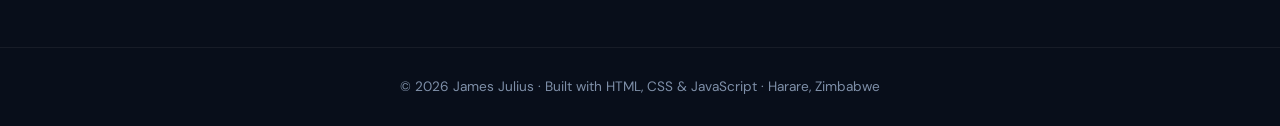
==== commit dea4e53c: "Replace MyBlog with Nice Perfect project" ====
--- a/index.html
+++ b/index.html
@@ -1,180 +1,376 @@
  <!doctype html>
 <html lang="en">
-  <head>
-    <meta charset="utf-8" />
-    <meta name="viewport" content="width=device-width, initial-scale=1" />
-  <title>James Julus — Front-end Developer</title>
-    <!-- Google Fonts -->
-    <link rel="preconnect" href="https://fonts.googleapis.com">
-    <link rel="preconnect" href="https://fonts.gstatic.com" crossorigin>
-    <link href="https://fonts.googleapis.com/css2?family=Inter:wght@300;400;600;700;800&family=Karla:wght@400;700&display=swap" rel="stylesheet">
-    <meta name="description" content="Professional portfolio showcasing projects, skills and contact information." />
-    <link rel="stylesheet" href="css/styles.css" />
-  </head>
-  <body>
-    <header class="site-header">
-      <div class="container header-inner">
-  <a class="logo" href="#">James Julus</a>
-        <button class="nav-toggle" aria-label="Open navigation" aria-expanded="false">☰</button>
-        <nav class="site-nav" id="site-nav">
-          <ul>
-            <li><a href="#about">About</a></li>
-            <li><a href="#projects">Projects</a></li>
-            <li><a href="#skills">Skills</a></li>
-            <li><a href="#contact">Contact</a></li>
-          </ul>
-        </nav>
-      </div>
-    </header>
-
-    <main>
-      <section class="hero reveal">
-        <div class="container hero-inner">
-          <h1>Hi, I'm <span class="highlight">James Julus</span></h1>
-          <p class="lead">I'm a front-end web developer with strong skills in HTML, CSS and JavaScript. I build accessible, responsive interfaces and focus on performance and usability.</p>
-          <p>
-            <a class="btn" href="#projects">See my work</a>
-            <a class="btn btn-secondary" href="#contact">Get in touch</a>
-          </p>
-        </div>
-      </section>
-
-  <section id="about" class="section container about reveal">
-        <h2>About me</h2>
+<head>
+  <meta charset="utf-8" />
+  <meta name="viewport" content="width=device-width, initial-scale=1" />
+  <title>James Julius — Front-end Developer</title>
+  <link rel="preconnect" href="https://fonts.googleapis.com">
+  <link rel="preconnect" href="https://fonts.gstatic.com" crossorigin>
+  <link href="https://fonts.googleapis.com/css2?family=DM+Sans:wght@300;400;500;600;700&display=swap" rel="stylesheet">
+  <meta name="description" content="James Julius — Front-end Developer based in Harare, Zimbabwe." />
+  <link rel="stylesheet" href="styles.css" />
+</head>
+<body>
+
+  <!-- HEADER -->
+  <header class="site-header">
+    <div class="container header-inner">
+      <a class="logo" href="#">James <span>Julius</span></a>
+      <button class="nav-toggle" aria-label="Open navigation" aria-expanded="false">☰</button>
+      <nav class="site-nav" id="site-nav">
+        <ul>
+          <li><a href="#about">About</a></li>
+          <li><a href="#projects">Projects</a></li>
+          <li><a href="#skills">Skills</a></li>
+          <li><a href="#experience">Experience</a></li>
+          <li><a href="#contact">Contact</a></li>
+        </ul>
+      </nav>
+    </div>
+  </header>
+
+  <main>
+
+    <!-- HERO -->
+    <section class="hero reveal">
+      <div class="hero-bg"></div>
+      <div class="container">
+        <div class="hero-badge">Available for work · Harare, Zimbabwe</div>
+        <h1>Hi, I'm <span class="name">James Julius</span><br>Front-end Developer</h1>
+        <p class="lead">I build clean, responsive, and accessible web interfaces using HTML, CSS, JavaScript and Node.js. From pixel-perfect UIs to full-stack apps — I make ideas come to life on the web.</p>
+        <div class="hero-ctas">
+          <a class="btn" href="#projects">View my work</a>
+          <a class="btn btn-ghost" href="#contact">Get in touch</a>
+        </div>
+      </div>
+    </section>
+
+    <div class="divider"></div>
+
+    <!-- ABOUT -->
+    <section id="about" class="section reveal">
+      <div class="container">
+        <p class="section-label">About</p>
+        <h2 class="section-title">Who I am</h2>
         <div class="about-grid">
+          <div class="about-text">
+            <p>Hello — I'm a front-end web developer specialising in clean, responsive, and accessible user interfaces. My core stack is HTML, CSS and JavaScript, and I've built full-stack projects using Node.js, Express and PostgreSQL with JWT authentication and role-based access control.</p>
+            <p>I've also worked with WordPress + Elementor and Next.js to build a headless CMS architecture — fetching content from WordPress via WPGraphQL and rendering it in a React frontend deployed on Vercel. I'm an avid learner who uses tools like Claude and GitHub Copilot to move faster and build better.</p>
+            <p>📍 Harare, Zimbabwe &nbsp;·&nbsp; 📧 <a href="mailto:jamesimbarashejulius@gmail.com">jamesimbarashejulius@gmail.com</a> &nbsp;·&nbsp; 📱 <a href="tel:0781968103">0781968103</a></p>
+          </div>
+          <div class="about-card">
+            <div class="avatar">JJ</div>
+            <strong>James Julius</strong>
+            <p>Front-end Developer<br>Harare, Zimbabwe</p>
+            <div class="status-dot">Open to opportunities</div>
+          </div>
+        </div>
+      </div>
+    </section>
+
+    <div class="divider"></div>
+
+    <!-- PROJECTS -->
+    <section id="projects" class="section reveal">
+      <div class="container">
+        <p class="section-label">Work</p>
+        <h2 class="section-title">Selected projects</h2>
+        <div class="projects-grid">
+
+          <!-- Shallom School System -->
+          <article class="project-card">
+            <div class="project-preview">
+              <iframe src="https://step-by-step-production-ad72.up.railway.app/login.html" title="Shallom School System live preview" loading="lazy" sandbox="allow-scripts allow-same-origin allow-forms"></iframe>
+            </div>
+            <div class="project-body">
+              <h3>Shallom High — School Management System</h3>
+              <p>A full-stack school management system with student, teacher and admin dashboards. Features attendance tracking, fee management, grade recording and role-based access. Built with Node.js, Express and PostgreSQL, deployed live on Railway.</p>
+              <div class="tags">
+                <span class="tag">HTML</span><span class="tag">CSS</span><span class="tag">JavaScript</span>
+                <span class="tag">Node.js</span><span class="tag">Express</span><span class="tag">PostgreSQL</span>
+                <span class="tag">JWT Auth</span><span class="tag">Railway</span>
+              </div>
+              <div class="project-links">
+                <a class="btn btn-sm btn-green" href="https://step-by-step-production-ad72.up.railway.app/login.html" target="_blank" rel="noopener">Live Demo ↗</a>
+                <a class="btn btn-sm btn-ghost" href="https://github.com/James1234804/step-by-step" target="_blank" rel="noopener">Source Code</a>
+              </div>
+            </div>
+          </article>
+
+          <!-- Nice Perfect Tile Installation -->
+          <article class="project-card">
+            <div class="project-preview">
+              <iframe src="https://nice-perfect.vercel.app" title="Nice Perfect Tile Installation live preview" loading="lazy" sandbox="allow-scripts allow-same-origin allow-forms"></iframe>
+            </div>
+            <div class="project-body">
+              <h3>Nice Perfect — Tile Installation Business Website</h3>
+              <p>A professional multi-page business website built for a real client — a tile installation company based in Harare, Zimbabwe. Features a contact form with WhatsApp integration, services showcase, gallery and fully responsive design deployed on Vercel.</p>
+              <div class="tags">
+                <span class="tag">HTML</span><span class="tag">CSS</span><span class="tag">JavaScript</span>
+                <span class="tag">WhatsApp API</span><span class="tag">Responsive</span><span class="tag">Vercel</span>
+              </div>
+              <div class="project-links">
+                <a class="btn btn-sm btn-green" href="https://nice-perfect.vercel.app" target="_blank" rel="noopener">Live Demo ↗</a>
+                <a class="btn btn-sm btn-ghost" href="https://github.com/James1234804/nice-perfect" target="_blank" rel="noopener">Source Code</a>
+              </div>
+            </div>
+          </article>
+
+          <!-- Personal Portfolio -->
+          <article class="project-card">
+            <div class="project-preview">
+              <div class="project-preview-placeholder">🗂️</div>
+            </div>
+            <div class="project-body">
+              <h3>Personal Portfolio — James Julius</h3>
+              <p>This portfolio you're looking at! Built from scratch with plain HTML, CSS and JavaScript. Features smooth scroll animations, reveal-on-scroll effects, a contact form with FormSubmit integration and a WhatsApp direct message button.</p>
+              <div class="tags">
+                <span class="tag">HTML</span><span class="tag">CSS</span><span class="tag">JavaScript</span>
+                <span class="tag">FormSubmit</span><span class="tag">Responsive</span>
+              </div>
+              <div class="project-links">
+                <a class="btn btn-sm btn-ghost" href="https://github.com/James1234804/personal-portifilio" target="_blank" rel="noopener">Source Code</a>
+              </div>
+            </div>
+          </article>
+
+        </div>
+      </div>
+    </section>
+
+    <div class="divider"></div>
+
+    <!-- SKILLS -->
+    <section id="skills" class="section reveal">
+      <div class="container">
+        <p class="section-label">Skills</p>
+        <h2 class="section-title">What I work with</h2>
+        <div class="skills-layout">
+
+          <!-- Left column -->
           <div>
-            <p>Hello — I'm a front-end web developer specializing in building clean, responsive, and accessible user interfaces. My core skills are HTML, CSS and JavaScript; I'm also familiar with responsive design patterns, CSS Grid & Flexbox, accessibility best practices (WCAG), version control with Git, basic Node.js tooling, and performance optimization techniques. I enjoy turning ideas into polished, production-ready websites. I'm also an avid coder who leverages AI-powered tools like Claude and GitHub Copilot to accelerate development and learn new technologies faster — the same way modern developers use documentation and frameworks.</p>
-            <p>Location: Your City — Email: <a href="mailto:jamesimbarashejulius@gmail.com">jamesimbarashejulius@gmail.com</a> — Phone: <a href="tel:0781968103">0781968103</a></p>
-          </div>
-          <div class="profile-card">
-            <div class="avatar" aria-hidden="true"></div>
-            <p><strong>Available for freelance & full-time work.</strong></p>
-          </div>
-        </div>
-      </section>
-
-  <section id="projects" class="section container projects reveal">
-        <h2>Selected projects</h2>
-        <div class="cards">
-
-          <!-- Project 1: Upgraded Shalom with full backend -->
-          <article class="card project-card">
-            <a class="preview-thumb" href="https://step-by-step-production-ad72.up.railway.app/login.html" target="_blank" rel="noopener" title="Open upgraded Shallom system">
-              <iframe src="https://step-by-step-production-ad72.up.railway.app/login.html" title="Shallom upgraded live preview" loading="lazy" sandbox="allow-scripts allow-same-origin allow-forms"></iframe>
-            </a>
-
-            <div class="project-card-inner">
-              <div class="project-card-left">
-                <h3>Shallom High — School Management System</h3>
-                <p class="project-desc">A full-stack school management system with student, teacher and admin dashboards. Features attendance tracking, fee management, grade recording and role-based access. Built with Node.js, Express and PostgreSQL, deployed live on Railway.</p>
-
-                <div class="tag-list">
-                  <span class="tag-pill">HTML</span>
-                  <span class="tag-pill">CSS</span>
-                  <span class="tag-pill">JavaScript</span>
-                  <span class="tag-pill">Node.js</span>
-                  <span class="tag-pill">Express</span>
-                  <span class="tag-pill">PostgreSQL</span>
-                  <span class="tag-pill">JWT Auth</span>
-                  <span class="tag-pill">Railway</span>
-                </div>
-
-                <div class="project-actions">
-                  <a class="btn btn-live" href="https://step-by-step-production-ad72.up.railway.app/login.html" target="_blank" rel="noopener">Live Demo</a>
-                  <a class="btn btn-outline btn-source" href="https://github.com/James1234804/step-by-step" target="_blank" rel="noopener">Source</a>
-                </div>
-              </div>
-            </div>
-          </article>
-
-          <!-- Project 3: Personal Portfolio -->
-          <article class="card project-card">
-            <a class="preview-thumb" href="https://james1234804.github.io/personal-portifilio/" target="_blank" rel="noopener" title="Open personal portfolio">
-              <iframe src="https://james1234804.github.io/personal-portifilio/" title="Personal portfolio preview" loading="lazy" sandbox="allow-scripts allow-same-origin allow-forms"></iframe>
-            </a>
-
-            <div class="project-card-inner">
-              <div class="project-card-left">
-                <h3>Personal Portfolio — James Julus</h3>
-                <p class="project-desc">My personal portfolio showcasing projects, skills and contact information.</p>
-
-                <div class="tag-list">
-                  <span class="tag-pill">HTML</span>
-                  <span class="tag-pill">CSS</span>
-                  <span class="tag-pill">JavaScript</span>
-                  <span class="tag-pill">Responsive</span>
-                  <span class="tag-pill">Accessibility</span>
-                </div>
-
-                <div class="project-actions">
-                  <a class="btn btn-live" href="https://james1234804.github.io/personal-portifilio/" target="_blank" rel="noopener">Live</a>
-                  <a class="btn btn-outline btn-source" href="https://github.com/james1234804/personal-portifilio" target="_blank" rel="noopener">Source</a>
-                </div>
-              </div>
-            </div>
-          </article>
-
-        </div>
-      </section>
-
-  <section id="skills" class="section container skills reveal">
-        <h2>Skills</h2>
-        <ul class="skill-list">
-          <li>HTML5 & Semantic Markup</li>
-          <li>CSS3 — Flexbox & Grid</li>
-          <li>Modern JavaScript (ES6+)</li>
-          <li>Responsive & Mobile-first Design</li>
-          <li>Accessibility (WCAG) & ARIA</li>
-          <li>Version Control (Git & GitHub)</li>
-          <li>Build Tools (npm, bundlers) & Basic Node.js</li>
-          <li>Node.js & Express REST APIs</li>
-          <li>PostgreSQL & SQLite Databases</li>
-          <li>JWT Authentication & Role-based Access</li>
-          <li>Cloud Deployment (Railway)</li>
-          <li>Performance Optimization & Web Vitals</li>
-          <li>Cross-browser Testing & Debugging</li>
-          <li>Wordpress (Elementor)</li>
-          <li>AI-assisted Development (Claude, GitHub Copilot)</li>
-        </ul>
-      </section>
-
-  <section id="contact" class="section container contact reveal">
-        <h2>Contact</h2>
-        <p>If you'd like to hire me or collaborate, send a message:</p>
-        <form id="contact-form" class="contact-form" action="https://formsubmit.co/jamesimbarashejulius@gmail.com" method="POST" target="_blank">
-          <input type="hidden" name="_captcha" value="false">
-          <input type="hidden" name="_subject" value="New portfolio message">
-          <label>
-            <span>Name</span>
-            <input type="text" name="name" id="name" required />
-          </label>
-          <label>
-            <span>Email</span>
-            <input type="email" name="email" id="email" required />
-          </label>
-          <label>
-            <span>Phone (optional)</span>
-            <input type="tel" name="phone" id="phone" placeholder="0781968103" />
-          </label>
-          <label>
-            <span>Message</span>
-            <textarea name="message" id="message" rows="5" required></textarea>
-          </label>
-          <p>
-            <button class="btn" id="submit-btn" type="submit">Send message</button>
-            <button class="btn btn-secondary" id="whatsapp-btn" type="button">Send via WhatsApp</button>
-          </p>
-          <p id="form-status" class="form-status" aria-live="polite"></p>
-        </form>
-      </section>
-    </main>
-
-    <footer class="site-footer">
-        <div class="container">
-        <p>© <span id="year"></span> James Julius</p>
-      </div>
-    </footer>
-
-    <script src="js/script.js" defer></script>
-  </body>
+            <p class="skill-group-title"><span>🎨</span> Frontend</p>
+
+            <div class="skill-bar-item">
+              <div class="skill-bar-header">
+                <span class="skill-name">HTML5 &amp; Semantic Markup</span>
+                <span class="skill-pct">95%</span>
+              </div>
+              <div class="skill-track"><div class="skill-fill" data-pct="95"></div></div>
+            </div>
+            <div class="skill-bar-item">
+              <div class="skill-bar-header">
+                <span class="skill-name">CSS3 — Flexbox &amp; Grid</span>
+                <span class="skill-pct">90%</span>
+              </div>
+              <div class="skill-track"><div class="skill-fill" data-pct="90"></div></div>
+            </div>
+            <div class="skill-bar-item">
+              <div class="skill-bar-header">
+                <span class="skill-name">JavaScript (ES6+)</span>
+                <span class="skill-pct">75%</span>
+              </div>
+              <div class="skill-track"><div class="skill-fill" data-pct="75"></div></div>
+            </div>
+            <div class="skill-bar-item">
+              <div class="skill-bar-header">
+                <span class="skill-name">Responsive &amp; Mobile-first Design</span>
+                <span class="skill-pct">88%</span>
+              </div>
+              <div class="skill-track"><div class="skill-fill" data-pct="88"></div></div>
+            </div>
+            <div class="skill-bar-item">
+              <div class="skill-bar-header">
+                <span class="skill-name">Accessibility (WCAG &amp; ARIA)</span>
+                <span class="skill-pct">70%</span>
+              </div>
+              <div class="skill-track"><div class="skill-fill" data-pct="70"></div></div>
+            </div>
+
+            <br>
+            <p class="skill-group-title"><span>🌐</span> CMS &amp; Frameworks</p>
+
+            <div class="skill-bar-item">
+              <div class="skill-bar-header">
+                <span class="skill-name">WordPress + Elementor</span>
+                <span class="skill-pct">80%</span>
+              </div>
+              <div class="skill-track"><div class="skill-fill amber" data-pct="80"></div></div>
+            </div>
+            <div class="skill-bar-item">
+              <div class="skill-bar-header">
+                <span class="skill-name">Next.js &amp; React</span>
+                <span class="skill-pct">55%</span>
+              </div>
+              <div class="skill-track"><div class="skill-fill amber" data-pct="55"></div></div>
+            </div>
+            <div class="skill-bar-item">
+              <div class="skill-bar-header">
+                <span class="skill-name">WPGraphQL / GraphQL</span>
+                <span class="skill-pct">50%</span>
+              </div>
+              <div class="skill-track"><div class="skill-fill amber" data-pct="50"></div></div>
+            </div>
+          </div>
+
+          <!-- Right column -->
+          <div>
+            <p class="skill-group-title"><span>⚙️</span> Backend &amp; Database</p>
+
+            <div class="skill-bar-item">
+              <div class="skill-bar-header">
+                <span class="skill-name">Node.js &amp; Express</span>
+                <span class="skill-pct">65%</span>
+              </div>
+              <div class="skill-track"><div class="skill-fill purple" data-pct="65"></div></div>
+            </div>
+            <div class="skill-bar-item">
+              <div class="skill-bar-header">
+                <span class="skill-name">PostgreSQL &amp; SQLite</span>
+                <span class="skill-pct">60%</span>
+              </div>
+              <div class="skill-track"><div class="skill-fill purple" data-pct="60"></div></div>
+            </div>
+            <div class="skill-bar-item">
+              <div class="skill-bar-header">
+                <span class="skill-name">JWT Authentication</span>
+                <span class="skill-pct">65%</span>
+              </div>
+              <div class="skill-track"><div class="skill-fill purple" data-pct="65"></div></div>
+            </div>
+
+            <br>
+            <p class="skill-group-title"><span>🛠️</span> Tools &amp; DevOps</p>
+
+            <div class="skill-bar-item">
+              <div class="skill-bar-header">
+                <span class="skill-name">Git &amp; GitHub</span>
+                <span class="skill-pct">80%</span>
+              </div>
+              <div class="skill-track"><div class="skill-fill" data-pct="80"></div></div>
+            </div>
+            <div class="skill-bar-item">
+              <div class="skill-bar-header">
+                <span class="skill-name">Vercel Deployment</span>
+                <span class="skill-pct">75%</span>
+              </div>
+              <div class="skill-track"><div class="skill-fill" data-pct="75"></div></div>
+            </div>
+            <div class="skill-bar-item">
+              <div class="skill-bar-header">
+                <span class="skill-name">Railway Cloud Deployment</span>
+                <span class="skill-pct">65%</span>
+              </div>
+              <div class="skill-track"><div class="skill-fill" data-pct="65"></div></div>
+            </div>
+
+            <br>
+            <p class="skill-group-title"><span>✨</span> Other Tools</p>
+            <div class="tools-grid">
+              <span class="tool-pill">npm / Node tooling</span>
+              <span class="tool-pill">Tailwind CSS</span>
+              <span class="tool-pill">ngrok</span>
+              <span class="tool-pill">Claude AI</span>
+              <span class="tool-pill">GitHub Copilot</span>
+              <span class="tool-pill">FormSubmit</span>
+              <span class="tool-pill">Performance & Web Vitals</span>
+              <span class="tool-pill">Cross-browser Testing</span>
+            </div>
+          </div>
+
+        </div>
+      </div>
+    </section>
+
+    <div class="divider"></div>
+
+    <!-- EXPERIENCE / JOURNEY -->
+    <section id="experience" class="section reveal">
+      <div class="container">
+        <p class="section-label">Journey</p>
+        <h2 class="section-title">My path so far</h2>
+        <div class="timeline">
+
+          <div class="timeline-item">
+            <div class="timeline-dot"></div>
+            <p class="timeline-date">2026 — Present</p>
+            <p class="timeline-title">Full-Stack Web Developer (Freelance / Job-seeking)</p>
+            <p class="timeline-desc">Building real-world projects including a full-stack school management system and a client business website for a tile installation company. Actively applying for developer roles and completing take-home assignments for agencies in South Africa.</p>
+          </div>
+
+          <div class="timeline-item">
+            <div class="timeline-dot" style="background:var(--accent2)"></div>
+            <p class="timeline-date">2024 — 2025</p>
+            <p class="timeline-title">Web Development Training</p>
+            <p class="timeline-desc">Completed structured training in HTML, CSS, JavaScript, WordPress and Elementor under a web development instructor based in South Africa. Learned responsive design, Git version control, and deployment workflows.</p>
+          </div>
+
+          <div class="timeline-item">
+            <div class="timeline-dot" style="background:var(--accent3)"></div>
+            <p class="timeline-date">2024</p>
+            <p class="timeline-title">First Projects Built</p>
+            <p class="timeline-desc">Created the Shallom High School Management System with a Node.js backend, PostgreSQL database, JWT authentication and role-based dashboards — deployed live on Railway. Also built personal portfolio site from scratch.</p>
+          </div>
+
+        </div>
+      </div>
+    </section>
+
+    <div class="divider"></div>
+
+    <!-- CONTACT -->
+    <section id="contact" class="section reveal">
+      <div class="container">
+        <p class="section-label">Contact</p>
+        <h2 class="section-title">Let's work together</h2>
+        <div class="contact-wrapper">
+          <div class="contact-info">
+            <p>I'm currently open to freelance work and full-time developer roles. If you have a project in mind or want to discuss opportunities, send me a message — I typically respond within 24 hours.</p>
+            <div class="contact-links">
+              <a class="contact-link" href="mailto:jamesimbarashejulius@gmail.com">
+                <span class="icon">📧</span> jamesimbarashejulius@gmail.com
+              </a>
+              <a class="contact-link" href="tel:0781968103">
+                <span class="icon">📱</span> 0781968103
+              </a>
+              <a class="contact-link" href="https://github.com/James1234804" target="_blank" rel="noopener">
+                <span class="icon">🐙</span> github.com/James1234804
+              </a>
+            </div>
+          </div>
+          <form id="contact-form" class="contact-form" action="https://formsubmit.co/jamesimbarashejulius@gmail.com" method="POST" target="_blank">
+            <input type="hidden" name="_captcha" value="false">
+            <input type="hidden" name="_subject" value="New portfolio message">
+            <label>
+              Name
+              <input type="text" name="name" id="name" required placeholder="Your name" />
+            </label>
+            <label>
+              Email
+              <input type="email" name="email" id="email" required placeholder="your@email.com" />
+            </label>
+            <label>
+              Message
+              <textarea name="message" id="message" rows="4" required placeholder="Tell me about your project..."></textarea>
+            </label>
+            <div class="form-row">
+              <button class="btn" id="submit-btn" type="submit">Send message</button>
+              <button class="btn btn-ghost" id="whatsapp-btn" type="button">WhatsApp</button>
+            </div>
+            <p id="form-status" class="form-status" aria-live="polite"></p>
+          </form>
+        </div>
+      </div>
+    </section>
+
+  </main>
+
+  <footer class="site-footer">
+    <div class="container">
+      <p>© <span id="year"></span> James Julius · Built with HTML, CSS &amp; JavaScript · Harare, Zimbabwe</p>
+    </div>
+  </footer>
+
+  <script src="script.js" defer></script>
+</body>
 </html>
--- a/styles.css
+++ b/styles.css
@@ -0,0 +1,286 @@
+ :root {
+  --bg: #080e1a;
+  --card: #0d1525;
+  --card2: #111d30;
+  --muted: #7e8fa8;
+  --accent: #3b82f6;
+  --accent2: #06d6a0;
+  --accent3: #f59e0b;
+  --text: #e2eaf4;
+  --border: rgba(255,255,255,0.06);
+  --radius: 14px;
+}
+*, *::before, *::after { box-sizing: border-box; margin: 0; padding: 0; }
+html { scroll-behavior: smooth; }
+body {
+  font-family: 'DM Sans', system-ui, sans-serif;
+  background: var(--bg);
+  color: var(--text);
+  -webkit-font-smoothing: antialiased;
+  line-height: 1.6;
+  overflow-x: hidden;
+}
+
+/* ── NOISE OVERLAY ── */
+body::before {
+  content: '';
+  position: fixed; inset: 0;
+  background-image: url("data:image/svg+xml,%3Csvg viewBox='0 0 200 200' xmlns='http://www.w3.org/2000/svg'%3E%3Cfilter id='n'%3E%3CfeTurbulence type='fractalNoise' baseFrequency='0.9' numOctaves='4' stitchTiles='stitch'/%3E%3C/filter%3E%3Crect width='100%25' height='100%25' filter='url(%23n)' opacity='0.03'/%3E%3C/svg%3E");
+  pointer-events: none; z-index: 0;
+}
+
+.container { max-width: 1080px; margin: 0 auto; padding: 0 1.25rem; position: relative; z-index: 1; }
+
+/* ── HEADER ── */
+.site-header {
+  position: sticky; top: 0; z-index: 100;
+  background: rgba(8,14,26,0.8);
+  backdrop-filter: blur(12px);
+  border-bottom: 1px solid var(--border);
+}
+.header-inner {
+  display: flex; align-items: center; justify-content: space-between;
+  padding: 0.85rem 0;
+}
+.logo {
+  font-family: 'DM Sans', sans-serif;
+  font-weight: 700; font-size: 1.1rem;
+  color: var(--text); text-decoration: none;
+  letter-spacing: -0.01em;
+}
+.logo span { color: var(--accent); }
+.nav-toggle { display: none; background: none; border: 0; color: var(--text); font-size: 1.4rem; cursor: pointer; }
+.site-nav ul { display: flex; gap: 0.25rem; list-style: none; }
+.site-nav a {
+  color: var(--muted); text-decoration: none; padding: 0.4rem 0.65rem;
+  border-radius: 8px; font-size: 0.9rem; transition: color .2s, background .2s;
+}
+.site-nav a:hover { color: var(--text); background: rgba(255,255,255,0.05); }
+
+/* ── HERO ── */
+.hero {
+  padding: 6rem 0 5rem;
+  position: relative; overflow: hidden;
+}
+.hero-bg {
+  position: absolute; inset: 0; pointer-events: none;
+  background:
+    radial-gradient(ellipse 60% 60% at 10% 10%, rgba(59,130,246,0.12), transparent),
+    radial-gradient(ellipse 50% 50% at 90% 90%, rgba(6,214,160,0.07), transparent);
+}
+.hero-badge {
+  display: inline-flex; align-items: center; gap: 0.4rem;
+  background: rgba(59,130,246,0.1); border: 1px solid rgba(59,130,246,0.2);
+  color: #93c5fd; padding: 0.3rem 0.75rem; border-radius: 999px;
+  font-size: 0.8rem; font-weight: 500; margin-bottom: 1.4rem;
+}
+.hero-badge::before { content: '●'; font-size: 0.55rem; color: var(--accent2); animation: blink 2s infinite; }
+@keyframes blink { 0%,100%{opacity:1} 50%{opacity:0.3} }
+.hero h1 {
+  font-family: 'DM Sans', sans-serif; font-weight: 700;
+  font-size: clamp(1.8rem, 4vw, 2.6rem);
+  line-height: 1.2; letter-spacing: -0.01em;
+  margin-bottom: 1rem;
+}
+.hero h1 .name { color: var(--accent); }
+.hero .lead {
+  font-size: 1.05rem; color: var(--muted);
+  max-width: 52ch; margin-bottom: 2rem; line-height: 1.7;
+}
+.hero-ctas { display: flex; gap: 0.75rem; flex-wrap: wrap; }
+
+/* ── BUTTONS ── */
+.btn {
+  display: inline-flex; align-items: center; gap: 0.4rem;
+  background: var(--accent); color: white;
+  padding: 0.65rem 1.2rem; border-radius: 10px;
+  font-weight: 600; font-size: 0.92rem; text-decoration: none; border: 0;
+  transition: transform .2s, box-shadow .2s;
+  cursor: pointer;
+}
+.btn:hover { transform: translateY(-2px); box-shadow: 0 8px 24px rgba(59,130,246,0.3); }
+.btn-ghost {
+  background: transparent; border: 1px solid var(--border); color: var(--muted);
+}
+.btn-ghost:hover { background: rgba(255,255,255,0.04); box-shadow: none; color: var(--text); }
+.btn-sm { padding: 0.45rem 0.85rem; font-size: 0.82rem; border-radius: 8px; }
+.btn-green { background: linear-gradient(90deg,#059669,#06d6a0); }
+.btn-green:hover { box-shadow: 0 8px 20px rgba(6,214,160,0.25); }
+
+/* ── SECTION COMMONS ── */
+.section { padding: 4.5rem 0; }
+.section-label {
+  font-size: 0.75rem; font-weight: 600; letter-spacing: 0.12em;
+  text-transform: uppercase; color: var(--accent); margin-bottom: 0.5rem;
+}
+.section-title {
+  font-family: 'DM Sans', sans-serif; font-weight: 700;
+  font-size: clamp(1.4rem, 2.5vw, 1.9rem);
+  letter-spacing: -0.01em; margin-bottom: 2.5rem;
+}
+.divider { height: 1px; background: var(--border); }
+
+/* ── ABOUT ── */
+.about-grid { display: grid; grid-template-columns: 1fr 280px; gap: 2rem; align-items: start; }
+.about-text p { color: var(--muted); margin-bottom: 1rem; line-height: 1.75; }
+.about-text p a { color: var(--accent); text-decoration: none; }
+.about-text p a:hover { text-decoration: underline; }
+.about-card {
+  background: var(--card); border: 1px solid var(--border);
+  border-radius: var(--radius); padding: 1.5rem; text-align: center;
+}
+.avatar {
+  width: 80px; height: 80px; border-radius: 14px; margin: 0 auto 1rem;
+  background: linear-gradient(135deg, var(--accent), var(--accent2));
+  display: flex; align-items: center; justify-content: center;
+  font-family: 'DM Sans', sans-serif; font-size: 1.8rem; font-weight: 700; color: white;
+}
+.about-card strong { font-size: 0.9rem; color: var(--text); }
+.about-card p { font-size: 0.82rem; color: var(--muted); margin-top: 0.5rem; }
+.status-dot {
+  display: inline-flex; align-items: center; gap: 0.4rem;
+  background: rgba(6,214,160,0.1); border: 1px solid rgba(6,214,160,0.2);
+  color: var(--accent2); padding: 0.25rem 0.6rem; border-radius: 999px;
+  font-size: 0.75rem; font-weight: 500; margin-top: 0.75rem;
+}
+.status-dot::before { content: '●'; font-size: 0.5rem; animation: blink 2s infinite; }
+
+/* ── PROJECTS ── */
+.projects-grid { display: grid; gap: 1.25rem; }
+.project-card {
+  background: var(--card); border: 1px solid var(--border);
+  border-radius: var(--radius); overflow: hidden;
+  transition: transform .25s, box-shadow .25s;
+}
+.project-card:hover { transform: translateY(-4px); box-shadow: 0 20px 50px rgba(0,0,0,0.4); }
+.project-preview {
+  width: 100%; height: 200px; overflow: hidden;
+  background: #060d1a; border-bottom: 1px solid var(--border); position: relative;
+}
+.project-preview iframe {
+  width: 100%; height: 100%; border: 0;
+  pointer-events: none; display: block;
+}
+.project-preview-placeholder {
+  width: 100%; height: 100%;
+  display: flex; align-items: center; justify-content: center;
+  font-size: 3rem;
+}
+.project-body { padding: 1.4rem; }
+.project-body h3 {
+  font-family: 'DM Sans', sans-serif; font-weight: 700;
+  font-size: 1.1rem; margin-bottom: 0.5rem;
+}
+.project-body p { color: var(--muted); font-size: 0.9rem; margin-bottom: 1rem; line-height: 1.65; }
+.tags { display: flex; flex-wrap: wrap; gap: 0.4rem; margin-bottom: 1rem; }
+.tag {
+  padding: 0.25rem 0.6rem; border-radius: 999px;
+  border: 1px solid rgba(6,214,160,0.2);
+  background: rgba(6,214,160,0.05);
+  color: #6ee7d0; font-size: 0.75rem; font-weight: 500;
+}
+.project-links { display: flex; gap: 0.6rem; }
+
+/* ── SKILLS ── */
+.skills-layout { display: grid; grid-template-columns: 1fr 1fr; gap: 2.5rem; }
+.skill-group-title {
+  font-family: 'DM Sans', sans-serif; font-weight: 700;
+  font-size: 1rem; margin-bottom: 1.25rem; color: var(--text);
+  display: flex; align-items: center; gap: 0.5rem;
+}
+.skill-group-title span { font-size: 1.1rem; }
+.skill-bar-item { margin-bottom: 1.1rem; }
+.skill-bar-header {
+  display: flex; justify-content: space-between;
+  font-size: 0.88rem; margin-bottom: 0.4rem;
+}
+.skill-bar-header .skill-name { color: var(--text); font-weight: 500; }
+.skill-bar-header .skill-pct { color: var(--muted); font-weight: 600; font-size: 0.8rem; }
+.skill-track {
+  height: 6px; background: rgba(255,255,255,0.06); border-radius: 999px; overflow: hidden;
+}
+.skill-fill {
+  height: 100%; border-radius: 999px;
+  background: linear-gradient(90deg, var(--accent), var(--accent2));
+  width: 0; transition: width 1.2s cubic-bezier(.2,.9,.2,1);
+}
+.skill-fill.amber { background: linear-gradient(90deg, #f59e0b, #fbbf24); }
+.skill-fill.purple { background: linear-gradient(90deg, #8b5cf6, #a78bfa); }
+.tools-grid { display: flex; flex-wrap: wrap; gap: 0.5rem; margin-top: 0.75rem; }
+.tool-pill {
+  padding: 0.35rem 0.75rem; border-radius: 8px;
+  background: rgba(255,255,255,0.04); border: 1px solid var(--border);
+  color: var(--muted); font-size: 0.8rem;
+}
+
+/* ── TIMELINE ── */
+.timeline { position: relative; padding-left: 1.5rem; }
+.timeline::before {
+  content: ''; position: absolute; left: 0; top: 0.5rem; bottom: 0.5rem;
+  width: 2px; background: var(--border); border-radius: 2px;
+}
+.timeline-item { position: relative; margin-bottom: 2rem; }
+.timeline-dot {
+  position: absolute; left: -1.9rem; top: 0.3rem;
+  width: 10px; height: 10px; border-radius: 50%;
+  background: var(--accent); border: 2px solid var(--bg);
+}
+.timeline-date { font-size: 0.78rem; color: var(--muted); margin-bottom: 0.25rem; }
+.timeline-title { font-weight: 600; font-size: 0.95rem; margin-bottom: 0.3rem; }
+.timeline-desc { font-size: 0.88rem; color: var(--muted); line-height: 1.65; }
+
+/* ── CONTACT ── */
+.contact-wrapper { display: grid; grid-template-columns: 1fr 1fr; gap: 2rem; align-items: start; }
+.contact-info p { color: var(--muted); margin-bottom: 1.25rem; line-height: 1.7; }
+.contact-links { display: flex; flex-direction: column; gap: 0.6rem; }
+.contact-link {
+  display: flex; align-items: center; gap: 0.6rem;
+  color: var(--muted); text-decoration: none; font-size: 0.9rem;
+  padding: 0.6rem 0.75rem; border-radius: 10px; border: 1px solid var(--border);
+  transition: color .2s, background .2s;
+}
+.contact-link:hover { color: var(--text); background: rgba(255,255,255,0.04); }
+.contact-link .icon { font-size: 1rem; width: 20px; text-align: center; }
+.contact-form { display: flex; flex-direction: column; gap: 0.7rem; }
+.contact-form label { display: flex; flex-direction: column; gap: 0.3rem; font-size: 0.85rem; color: var(--muted); }
+.contact-form input, .contact-form textarea {
+  padding: 0.65rem 0.85rem; border-radius: 9px;
+  border: 1px solid var(--border); background: rgba(255,255,255,0.03);
+  color: var(--text); font-family: inherit; font-size: 0.9rem;
+  transition: border-color .2s;
+}
+.contact-form input:focus, .contact-form textarea:focus {
+  outline: none; border-color: rgba(59,130,246,0.4);
+}
+.form-row { display: flex; gap: 0.6rem; }
+.form-row .btn { flex: 1; justify-content: center; }
+.form-status { font-size: 0.82rem; color: var(--accent2); min-height: 1.2em; }
+
+/* ── FOOTER ── */
+.site-footer {
+  border-top: 1px solid var(--border); padding: 1.75rem 0;
+  text-align: center; color: var(--muted); font-size: 0.85rem;
+}
+.site-footer a { color: var(--accent); text-decoration: none; }
+
+/* ── REVEAL ANIMATION ── */
+.reveal { opacity: 0; transform: translateY(16px); transition: opacity .55s ease, transform .55s ease; }
+.reveal.visible { opacity: 1; transform: none; }
+
+/* ── RESPONSIVE ── */
+@media (max-width: 900px) {
+  .about-grid { grid-template-columns: 1fr; }
+  .skills-layout { grid-template-columns: 1fr; }
+  .contact-wrapper { grid-template-columns: 1fr; }
+}
+@media (max-width: 640px) {
+  .site-nav { display: none; }
+  .nav-toggle { display: block; }
+  .site-nav.open {
+    display: block; position: absolute; right: 1rem; top: 58px;
+    background: rgba(13,21,37,0.98); border: 1px solid var(--border);
+    border-radius: 12px; padding: 0.75rem;
+  }
+  .site-nav.open ul { flex-direction: column; }
+  .hero { padding: 3.5rem 0 3rem; }
+}
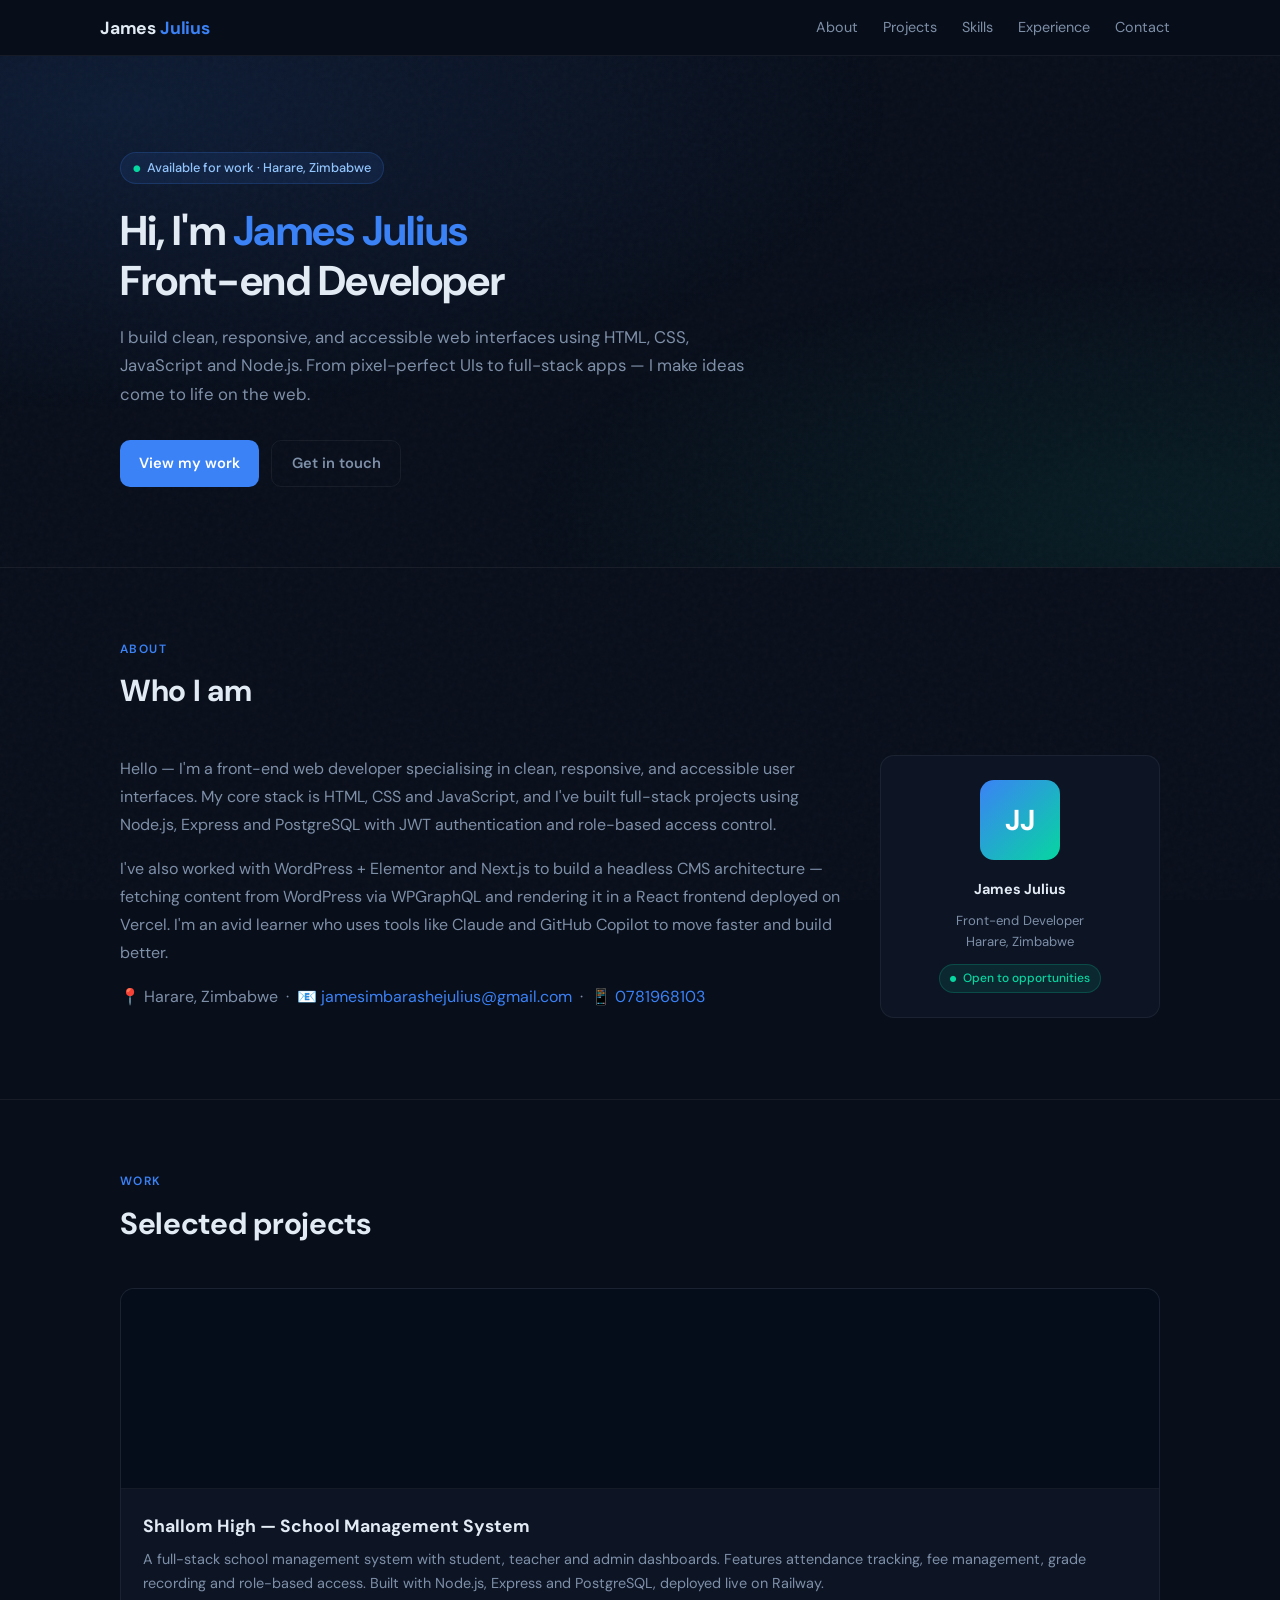
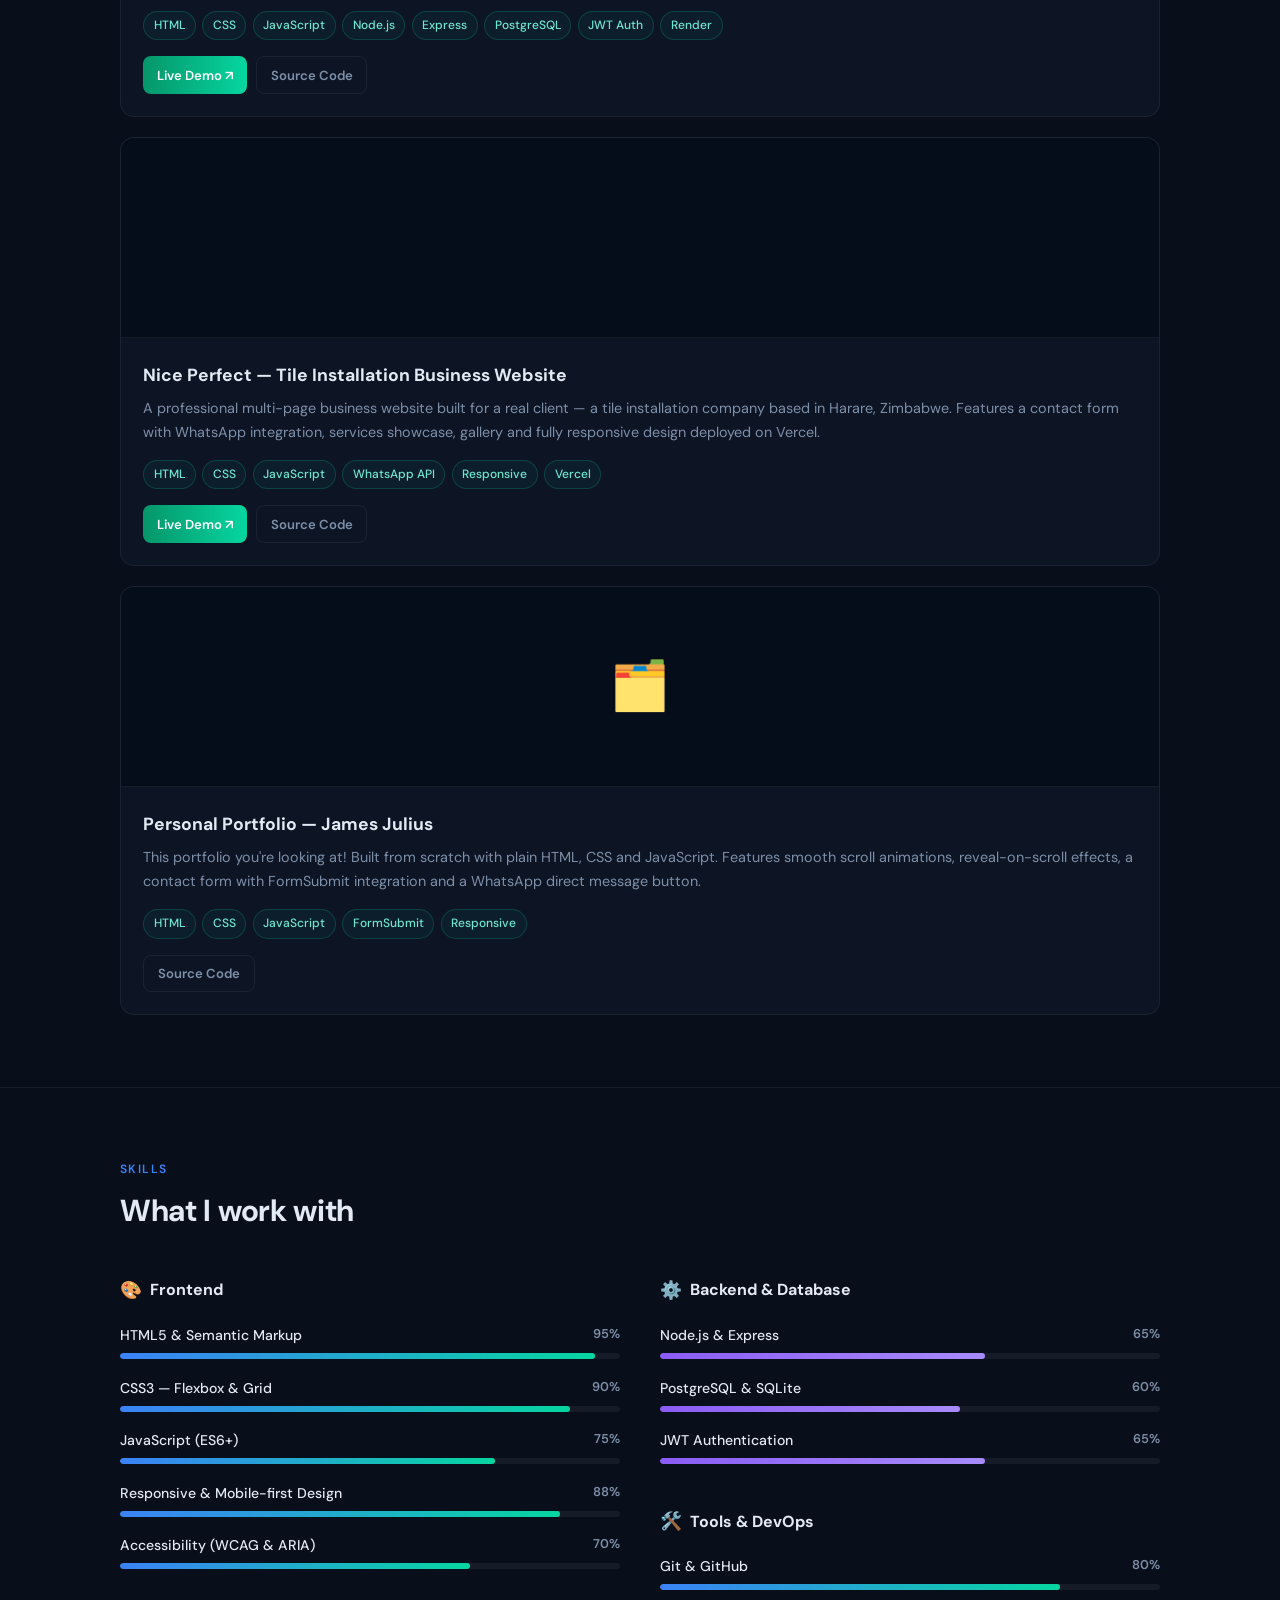
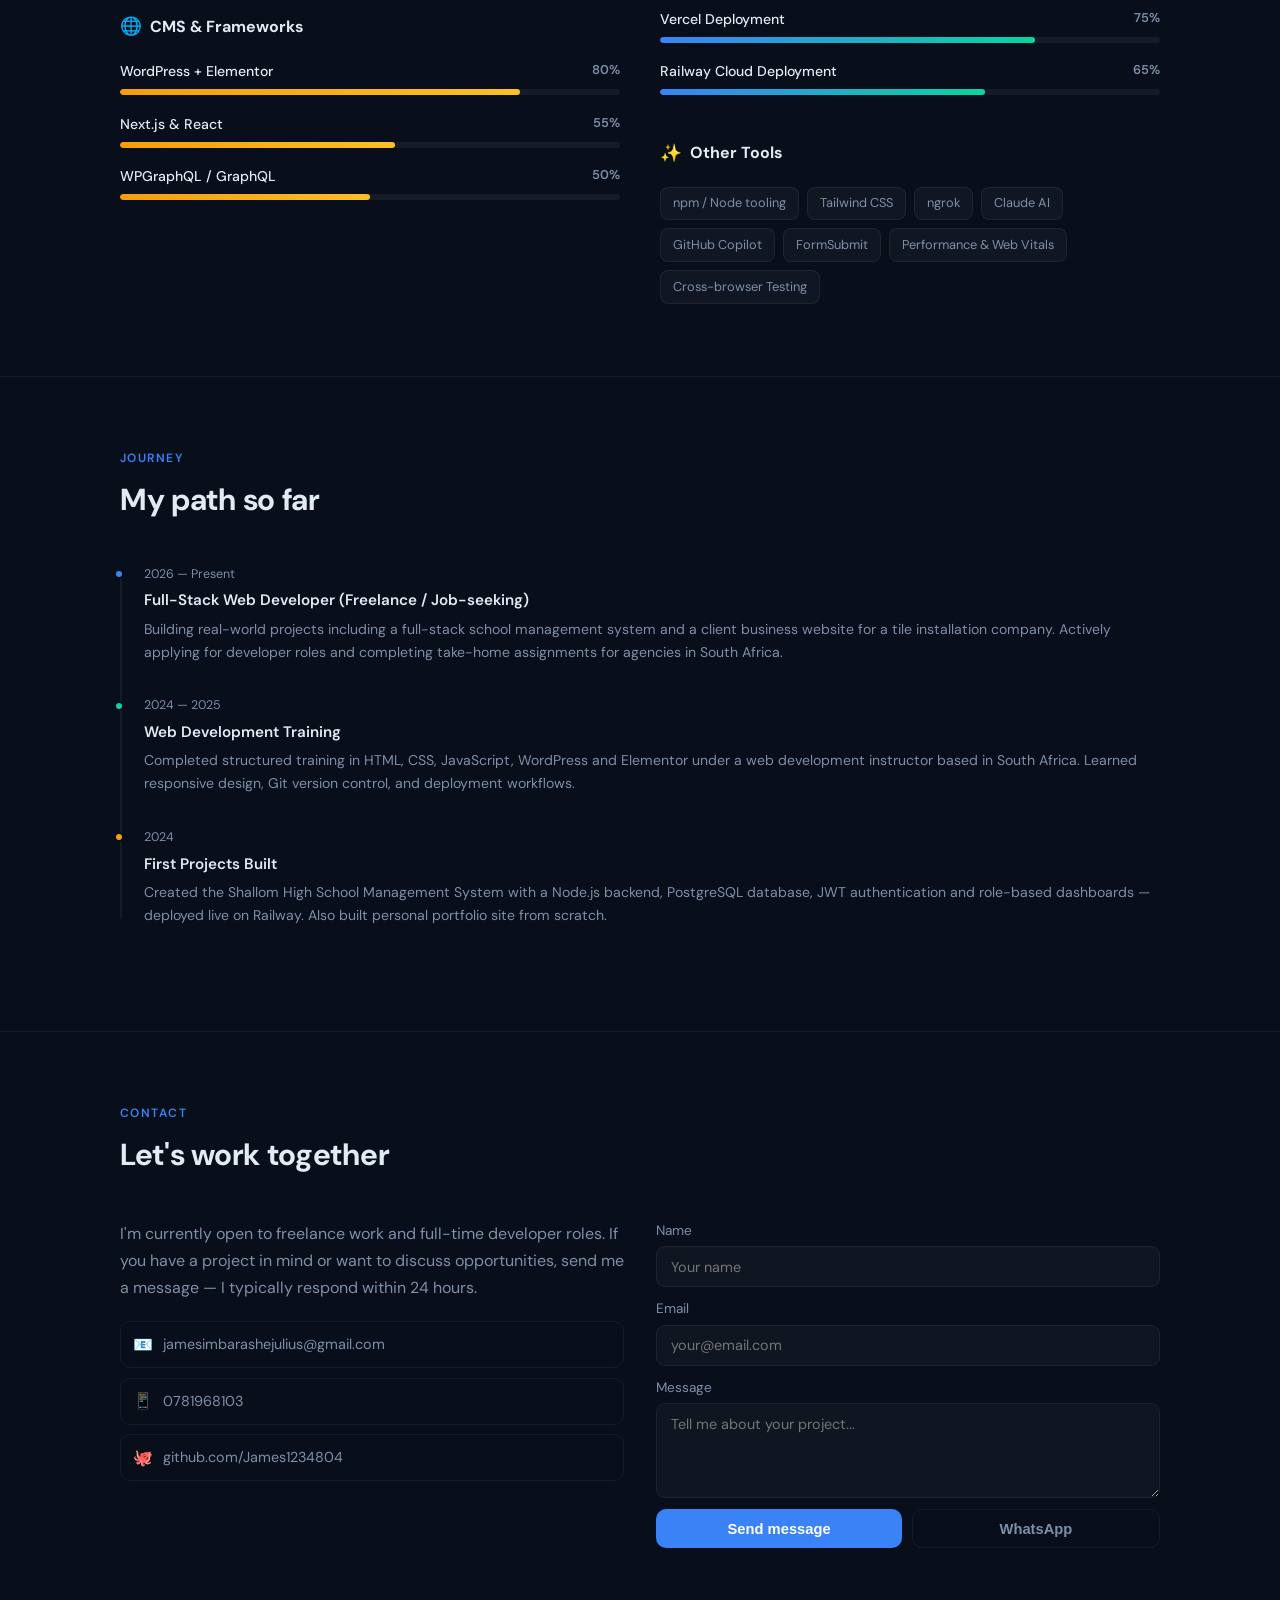
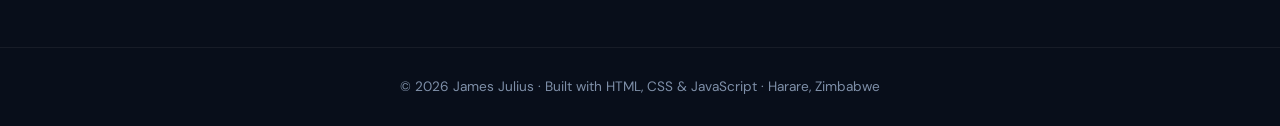
==== commit f2f39f7f: "Update school project to Render URL" ====
--- a/index.html
+++ b/index.html
@@ -80,7 +80,7 @@
           <!-- Shallom School System -->
           <article class="project-card">
             <div class="project-preview">
-              <iframe src="https://step-by-step-production-ad72.up.railway.app/login.html" title="Shallom School System live preview" loading="lazy" sandbox="allow-scripts allow-same-origin allow-forms"></iframe>
+              <iframe src="https://shallom-high-elite.onrender.com/login.html" title="Shallom School System live preview" loading="lazy" sandbox="allow-scripts allow-same-origin allow-forms"></iframe>
             </div>
             <div class="project-body">
               <h3>Shallom High — School Management System</h3>
@@ -88,10 +88,10 @@
               <div class="tags">
                 <span class="tag">HTML</span><span class="tag">CSS</span><span class="tag">JavaScript</span>
                 <span class="tag">Node.js</span><span class="tag">Express</span><span class="tag">PostgreSQL</span>
-                <span class="tag">JWT Auth</span><span class="tag">Railway</span>
+                <span class="tag">JWT Auth</span><span class="tag">Render</span>
               </div>
               <div class="project-links">
-                <a class="btn btn-sm btn-green" href="https://step-by-step-production-ad72.up.railway.app/login.html" target="_blank" rel="noopener">Live Demo ↗</a>
+                <a class="btn btn-sm btn-green" href="https://shallom-high-elite.onrender.com/login.html" target="_blank" rel="noopener">Live Demo ↗</a>
                 <a class="btn btn-sm btn-ghost" href="https://github.com/James1234804/step-by-step" target="_blank" rel="noopener">Source Code</a>
               </div>
             </div>
@@ -373,4 +373,4 @@
 
   <script src="script.js" defer></script>
 </body>
-</html>+</html>
